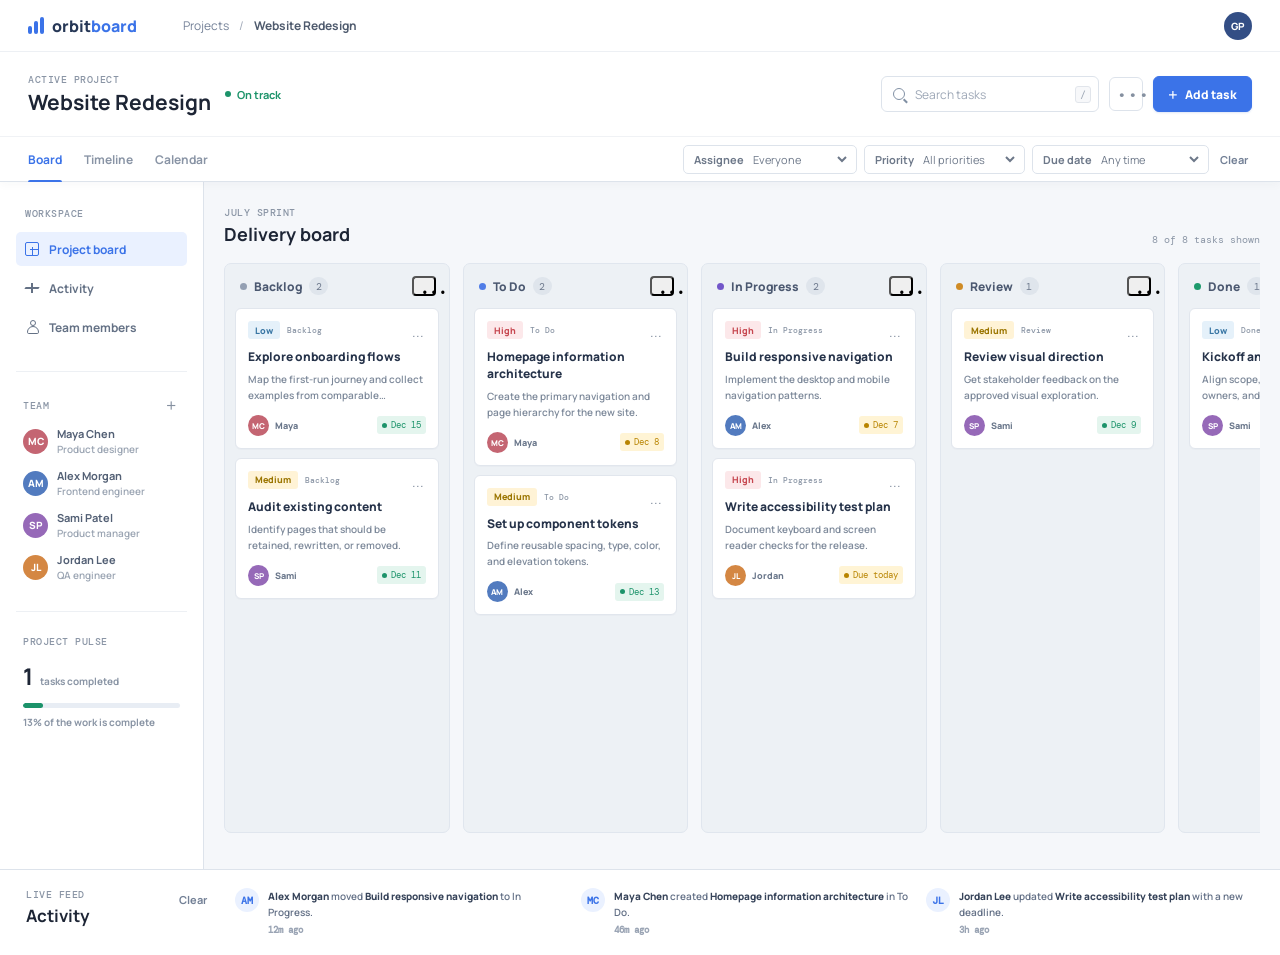
==== index.html @ 8c27a02c "This is the initial built - 1 This the initial phase of our Trello-Style Project Management Board. I" ====
<!DOCTYPE html>
<html lang="en">
  <head>
    <meta charset="UTF-8" />
    <meta name="viewport" content="width=device-width, initial-scale=1.0" />
    <meta
      name="description"
      content="A responsive Trello-style project management board."
    />
    <title>Orbit Board | Product Launch</title>
    <link rel="preconnect" href="https://fonts.googleapis.com" />
    <link rel="preconnect" href="https://fonts.gstatic.com" crossorigin />
    <link
      href="https://fonts.googleapis.com/css2?family=DM+Mono:wght@400;500&family=Manrope:wght@400;500;600;700;800&display=swap"
      rel="stylesheet"
    />
    <link rel="stylesheet" href="styles.css" />
  </head>
  <body>
    <main class="app-shell">
      <header class="board-header">
        <div class="brand-row">
          <a class="brand" href="#board" aria-label="Orbit Board home">
            <span class="brand-mark" aria-hidden="true"><i></i><i></i><i></i></span>
            <span>orbit<span>board</span></span>
          </a>
          <div class="project-crumb">
            <span>Projects</span>
            <span class="crumb-arrow" aria-hidden="true">/</span>
            <strong>Website Redesign</strong>
          </div>
          <button class="header-avatar" type="button" aria-label="Open profile">GP</button>
        </div>

        <div class="workspace-row">
          <div class="project-title">
            <div>
              <p class="eyebrow">Active project</p>
              <h1>Website Redesign</h1>
            </div>
            <span class="project-status"><i></i>On track</span>
          </div>

          <div class="header-actions">
            <label class="search-control">
              <span class="search-icon" aria-hidden="true"></span>
              <input id="taskSearch" type="search" placeholder="Search tasks" />
              <kbd>/</kbd>
            </label>
            <button class="icon-button more-button" type="button" aria-label="More project options">...</button>
            <button class="add-task-button" id="openTaskModal" type="button">
              <span aria-hidden="true">+</span> Add task
            </button>
          </div>
        </div>

        <div class="board-controls">
          <nav class="view-tabs" aria-label="Project views">
            <button class="view-tab active" type="button">Board</button>
            <button class="view-tab" type="button">Timeline</button>
            <button class="view-tab" type="button">Calendar</button>
          </nav>
          <div class="filter-controls">
            <label class="select-control">
              <span>Assignee</span>
              <select id="assigneeFilter" aria-label="Filter by assignee">
                <option value="all">Everyone</option>
              </select>
            </label>
            <label class="select-control">
              <span>Priority</span>
              <select id="priorityFilter" aria-label="Filter by priority">
                <option value="all">All priorities</option>
                <option value="High">High</option>
                <option value="Medium">Medium</option>
                <option value="Low">Low</option>
              </select>
            </label>
            <label class="select-control">
              <span>Due date</span>
              <select id="dueFilter" aria-label="Filter by due date">
                <option value="all">Any time</option>
                <option value="overdue">Overdue</option>
                <option value="approaching">Approaching</option>
                <option value="upcoming">Far away</option>
              </select>
            </label>
            <button class="clear-filters" id="clearFilters" type="button">Clear</button>
          </div>
        </div>
      </header>

      <section class="board-layout">
        <aside class="sidebar" aria-label="Project details">
          <section class="sidebar-section project-nav">
            <p class="section-kicker">Workspace</p>
            <a class="sidebar-link active" href="#board"><span class="link-icon grid-icon" aria-hidden="true"></span>Project board</a>
            <a class="sidebar-link" href="#activity"><span class="link-icon pulse-icon" aria-hidden="true"></span>Activity</a>
            <a class="sidebar-link" href="#team"><span class="link-icon people-icon" aria-hidden="true"></span>Team members</a>
          </section>

          <section class="sidebar-section" id="team">
            <div class="section-heading">
              <p class="section-kicker">Team</p>
              <button class="plain-icon-button" type="button" aria-label="Add team member">+</button>
            </div>
            <div class="team-list" id="teamList"></div>
          </section>

          <section class="sidebar-section activity-summary">
            <p class="section-kicker">Project pulse</p>
            <div class="pulse-value"><strong id="completedCount">0</strong><span>tasks completed</span></div>
            <div class="pulse-track"><span id="progressBar"></span></div>
            <p id="progressText">0% of the work is complete</p>
          </section>
        </aside>

        <section class="board-content" id="board" aria-label="Website Redesign task board">
          <div class="board-intro">
            <div>
              <p class="section-kicker">July sprint</p>
              <h2>Delivery board</h2>
            </div>
            <p class="result-count" id="resultCount" aria-live="polite"></p>
          </div>
          <div class="board-scroll">
            <div class="board-columns" id="boardColumns"></div>
          </div>
        </section>

        <aside class="activity-panel" id="activity" aria-label="Recent project activity">
          <div class="activity-heading">
            <div>
              <p class="section-kicker">Live feed</p>
              <h2>Activity</h2>
            </div>
            <button class="plain-text-button" id="clearActivity" type="button">Clear</button>
          </div>
          <ol class="activity-list" id="activityList"></ol>
        </aside>
      </section>
    </main>

    <dialog class="task-dialog" id="taskDialog" aria-labelledby="dialogTitle">
      <form id="taskForm" method="dialog">
        <div class="dialog-heading">
          <div>
            <p class="section-kicker">New work item</p>
            <h2 id="dialogTitle">Create task</h2>
          </div>
          <button class="icon-button close-button" id="closeTaskModal" type="button" aria-label="Close task form">x</button>
        </div>
        <div class="form-grid">
          <label class="form-field form-field-wide">
            <span>Task title</span>
            <input id="taskTitle" name="title" required maxlength="70" placeholder="What needs to be done?" />
          </label>
          <label class="form-field form-field-wide">
            <span>Short description</span>
            <textarea id="taskDescription" name="description" rows="3" maxlength="180" placeholder="Add the important context"></textarea>
          </label>
          <label class="form-field">
            <span>Assignee</span>
            <select id="taskAssignee" name="assignee" required></select>
          </label>
          <label class="form-field">
            <span>Due date</span>
            <input id="taskDueDate" name="dueDate" type="date" required />
          </label>
          <label class="form-field">
            <span>Priority</span>
            <select id="taskPriority" name="priority">
              <option value="High">High</option>
              <option value="Medium" selected>Medium</option>
              <option value="Low">Low</option>
            </select>
          </label>
          <label class="form-field">
            <span>Status</span>
            <select id="taskStatus" name="status"></select>
          </label>
        </div>
        <div class="dialog-actions">
          <button class="secondary-button" id="cancelTask" type="button">Cancel</button>
          <button class="add-task-button" type="submit"><span aria-hidden="true">+</span>Create task</button>
        </div>
      </form>
    </dialog>

    <template id="taskCardTemplate">
      <article class="task-card" draggable="true">
        <div class="card-topline">
          <span class="priority-badge"></span>
          <span class="card-status"></span>
          <button class="card-menu" type="button" aria-label="Task options">...</button>
        </div>
        <h3 class="task-card-title"></h3>
        <p class="task-card-description"></p>
        <div class="task-card-meta">
          <div class="assignee-wrap">
            <span class="member-avatar card-avatar"></span>
            <span class="assignee-name"></span>
          </div>
          <span class="due-date"></span>
        </div>
      </article>
    </template>

    <script src="script.js"></script>
  </body>
</html>
---- styles.css ----
:root {
  --ink: #1d2535;
  --muted: #738097;
  --line: #dde3eb;
  --surface: #ffffff;
  --canvas: #f5f7fa;
  --navy: #263756;
  --blue: #3b73e8;
  --blue-light: #eaf1ff;
  --green: #1c936a;
  --green-bg: #e4f5ee;
  --yellow: #b88400;
  --yellow-bg: #fff4d5;
  --red: #cf4e56;
  --red-bg: #feecee;
  --purple: #7256c9;
  --font-sans: "Manrope", Arial, sans-serif;
  --font-mono: "DM Mono", monospace;
}

* { box-sizing: border-box; }

html { scroll-behavior: smooth; }

body {
  margin: 0;
  color: var(--ink);
  background: var(--canvas);
  font-family: var(--font-sans);
  font-size: 14px;
}

button, input, select, textarea { font: inherit; }
button, select { cursor: pointer; }
button:focus-visible, input:focus-visible, select:focus-visible, textarea:focus-visible, a:focus-visible {
  outline: 3px solid rgba(59, 115, 232, .35);
  outline-offset: 2px;
}

.app-shell { min-width: 320px; }

.board-header {
  position: sticky;
  top: 0;
  z-index: 20;
  background: rgba(255, 255, 255, .97);
  border-bottom: 1px solid var(--line);
  box-shadow: 0 2px 10px rgba(32, 45, 70, .035);
}

.brand-row, .workspace-row, .board-controls {
  display: flex;
  align-items: center;
  padding-left: 28px;
  padding-right: 28px;
}

.brand-row { height: 52px; border-bottom: 1px solid #edf0f4; }
.brand {
  display: inline-flex;
  align-items: center;
  gap: 8px;
  color: #263756;
  text-decoration: none;
  font-size: 16px;
  font-weight: 800;
  letter-spacing: 0;
}
.brand > span:last-child span { color: var(--blue); }
.brand-mark { display: flex; align-items: end; gap: 2px; height: 17px; }
.brand-mark i { display: block; width: 4px; border-radius: 3px; background: var(--blue); }
.brand-mark i:nth-child(1) { height: 8px; }
.brand-mark i:nth-child(2) { height: 13px; }
.brand-mark i:nth-child(3) { height: 17px; }
.project-crumb { display: flex; align-items: center; gap: 10px; margin-left: 46px; color: var(--muted); font-size: 12px; }
.project-crumb strong { color: #4e5a6d; font-weight: 700; }
.crumb-arrow { color: #a0a9b8; }
.header-avatar, .member-avatar {
  display: inline-grid;
  place-items: center;
  flex: 0 0 auto;
  border: 0;
  border-radius: 50%;
  color: #fff;
  font-size: 10px;
  font-weight: 800;
}
.header-avatar { width: 28px; height: 28px; margin-left: auto; background: #334e85; }

.workspace-row { min-height: 84px; justify-content: space-between; gap: 24px; }
.project-title, .header-actions, .board-controls, .filter-controls, .view-tabs { display: flex; align-items: center; }
.project-title { gap: 14px; }
.eyebrow, .section-kicker { margin: 0; color: #8a95a5; font-family: var(--font-mono); font-size: 10px; font-weight: 500; letter-spacing: .05em; text-transform: uppercase; }
h1, h2, h3, p { margin-top: 0; }
h1 { margin: 3px 0 0; font-size: 21px; letter-spacing: 0; line-height: 1.25; }
h2 { margin: 3px 0 0; font-size: 18px; letter-spacing: 0; }
.project-status { display: inline-flex; align-items: center; gap: 6px; color: var(--green); font-size: 11px; font-weight: 700; }
.project-status i { width: 6px; height: 6px; border-radius: 50%; background: var(--green); }
.header-actions { justify-content: flex-end; gap: 10px; }
.search-control { position: relative; display: flex; align-items: center; width: 218px; height: 36px; }
.search-control input { width: 100%; height: 100%; padding: 0 31px 0 33px; color: var(--ink); border: 1px solid var(--line); border-radius: 6px; background: #fff; outline: none; font-size: 12px; }
.search-control input::placeholder { color: #9da7b6; }
.search-icon { position: absolute; z-index: 1; left: 12px; width: 12px; height: 12px; border: 1.7px solid #8190a4; border-radius: 50%; pointer-events: none; }
.search-icon::after { position: absolute; right: -4px; bottom: -3px; width: 5px; height: 1.7px; background: #8190a4; content: ""; transform: rotate(45deg); }
kbd { position: absolute; right: 8px; padding: 1px 4px; color: #9ba5b3; border: 1px solid #e1e5eb; border-radius: 3px; background: #f7f8fa; font-family: var(--font-mono); font-size: 10px; pointer-events: none; }
.icon-button, .plain-icon-button, .card-menu { display: inline-grid; place-items: center; border: 0; background: transparent; color: #8590a0; }
.icon-button { width: 34px; height: 34px; border: 1px solid var(--line); border-radius: 6px; font-family: var(--font-mono); font-size: 16px; }
.more-button { padding-bottom: 7px; font-size: 18px; font-weight: 700; }
.add-task-button { display: inline-flex; align-items: center; justify-content: center; gap: 7px; min-height: 36px; padding: 0 14px; border: 1px solid var(--blue); border-radius: 6px; color: #fff; background: var(--blue); font-size: 12px; font-weight: 800; box-shadow: 0 1px 2px rgba(42, 93, 202, .15); }
.add-task-button:hover { background: #2f66d5; }
.add-task-button span { font-size: 17px; font-weight: 500; line-height: 1; }

.board-controls { min-height: 45px; justify-content: space-between; gap: 20px; border-top: 1px solid #f0f2f5; }
.view-tabs { align-self: stretch; gap: 22px; }
.view-tab { position: relative; align-self: stretch; padding: 0; border: 0; color: #8994a5; background: transparent; font-size: 12px; font-weight: 700; }
.view-tab.active { color: var(--blue); }
.view-tab.active::after { position: absolute; right: 0; bottom: -1px; left: 0; height: 2px; border-radius: 2px 2px 0 0; background: var(--blue); content: ""; }
.filter-controls { gap: 7px; }
.select-control { display: flex; align-items: center; min-width: 0; padding: 0 6px 0 10px; border: 1px solid var(--line); border-radius: 5px; color: #6d7889; background: #fff; font-size: 11px; }
.select-control span { padding-right: 5px; font-weight: 700; }
.select-control select { min-width: 72px; height: 27px; padding: 0 17px 0 0; border: 0; outline: none; color: #6d7889; background: transparent; font-size: 11px; }
.clear-filters, .plain-text-button { padding: 4px; border: 0; color: #738096; background: transparent; font-size: 11px; font-weight: 700; }
.clear-filters:hover, .plain-text-button:hover { color: var(--blue); }

.board-layout { display: grid; grid-template-columns: 218px minmax(0, 1fr) 263px; min-height: calc(100vh - 181px); }
.sidebar, .activity-panel { background: #fff; }
.sidebar { padding: 25px 16px; border-right: 1px solid var(--line); }
.sidebar-section + .sidebar-section { margin-top: 27px; padding-top: 23px; border-top: 1px solid #edf0f4; }
.project-nav { display: grid; gap: 5px; }
.project-nav .section-kicker { margin: 0 9px 7px; }
.sidebar-link { display: flex; align-items: center; gap: 10px; height: 34px; padding: 0 9px; border-radius: 5px; color: #647185; text-decoration: none; font-size: 12px; font-weight: 700; }
.sidebar-link:hover { background: #f4f7fb; }
.sidebar-link.active { color: var(--blue); background: var(--blue-light); }
.link-icon { position: relative; width: 14px; height: 14px; color: currentColor; }
.grid-icon { border: 1.5px solid currentColor; border-radius: 2px; background: linear-gradient(currentColor, currentColor) 50% 4px/1px 10px no-repeat, linear-gradient(currentColor, currentColor) 4px 50%/10px 1px no-repeat; }
.pulse-icon::before { position: absolute; top: 6px; left: 0; width: 14px; height: 2px; background: currentColor; content: ""; transform: skewX(-32deg); }
.pulse-icon::after { position: absolute; top: 2px; left: 6px; width: 2px; height: 10px; background: currentColor; content: ""; }
.people-icon::before, .people-icon::after { position: absolute; border: 1.3px solid currentColor; border-radius: 50%; content: ""; }
.people-icon::before { top: 0; left: 5px; width: 4px; height: 4px; }
.people-icon::after { bottom: 0; left: 2px; width: 10px; height: 6px; border-radius: 7px 7px 2px 2px; }
.section-heading { display: flex; align-items: center; justify-content: space-between; padding: 0 7px 9px; }
.plain-icon-button { width: 20px; height: 20px; font-size: 18px; line-height: 1; }
.team-list { display: grid; gap: 8px; }
.team-person { display: flex; align-items: center; gap: 9px; padding: 2px 7px; }
.member-avatar { width: 25px; height: 25px; }
.team-person span:last-child { min-width: 0; overflow: hidden; color: #536075; font-size: 11px; font-weight: 700; text-overflow: ellipsis; white-space: nowrap; }
.team-person small { display: block; margin-top: 1px; color: #9ba5b3; font-size: 10px; font-weight: 600; }
.activity-summary { padding: 2px 7px 0; }
.pulse-value { display: flex; align-items: baseline; gap: 7px; margin-top: 12px; }
.pulse-value strong { color: var(--ink); font-size: 23px; letter-spacing: 0; }
.pulse-value span, .activity-summary > p:last-child { color: #8a95a5; font-size: 10px; font-weight: 700; }
.pulse-track { height: 5px; margin-top: 11px; overflow: hidden; border-radius: 10px; background: #e8edf4; }
.pulse-track span { display: block; width: 0; height: 100%; border-radius: inherit; background: var(--green); transition: width .2s ease; }
.activity-summary > p:last-child { margin: 7px 0 0; }

.board-content { min-width: 0; padding: 24px 20px 28px; overflow: hidden; }
.board-intro { display: flex; align-items: end; justify-content: space-between; margin-bottom: 17px; }
.board-intro h2 { font-size: 18px; }
.result-count { margin: 0; color: #8a95a5; font-family: var(--font-mono); font-size: 10px; }
.board-scroll { width: 100%; overflow-x: auto; padding-bottom: 8px; scrollbar-color: #c8d0db transparent; }
.board-columns { display: grid; grid-template-columns: repeat(5, minmax(220px, 1fr)); gap: 13px; min-width: 1180px; }
.board-column { min-height: 570px; padding: 11px 10px; border: 1px solid #e0e6ee; border-radius: 7px; background: #edf1f5; transition: background .15s ease, border-color .15s ease; }
.board-column.is-drop-target { border-color: #76a0f0; background: #e7efff; }
.column-heading { display: flex; align-items: center; justify-content: space-between; padding: 1px 3px 12px 5px; }
.column-label { display: flex; align-items: center; gap: 7px; }
.column-dot { width: 7px; height: 7px; border-radius: 50%; }
.column-heading h3 { margin: 0; color: #4b5870; font-size: 12px; font-weight: 800; }
.task-count { display: inline-grid; place-items: center; min-width: 19px; height: 18px; padding: 0 5px; border-radius: 9px; color: #6c788c; background: #dfe5ec; font-family: var(--font-mono); font-size: 10px; }
.column-menu { width: 24px; height: 20px; padding-bottom: 7px; border-radius: 4px; font-family: var(--font-mono); font-size: 15px; font-weight: 700; }
.column-menu:hover, .card-menu:hover { color: var(--ink); background: rgba(255, 255, 255, .75); }
.task-list { display: grid; align-content: start; gap: 9px; min-height: 470px; }
.empty-column { padding: 17px 10px; border: 1px dashed #cdd5e0; border-radius: 6px; color: #9aa4b3; text-align: center; font-size: 11px; font-weight: 700; }
.task-card { padding: 12px; border: 1px solid #e1e6ed; border-radius: 6px; background: var(--surface); box-shadow: 0 1px 1px rgba(28, 41, 64, .025); cursor: grab; transition: box-shadow .15s ease, transform .15s ease, opacity .15s ease; }
.task-card:hover { box-shadow: 0 4px 14px rgba(42, 55, 79, .09); transform: translateY(-1px); }
.task-card:active { cursor: grabbing; }
.task-card.is-dragging { opacity: .35; }
.card-topline { display: flex; align-items: center; min-height: 16px; }
.priority-badge { display: inline-flex; align-items: center; height: 18px; padding: 0 7px; border-radius: 3px; font-size: 9px; font-weight: 800; }
.priority-badge.high { color: #c64750; background: #fce8ea; }
.priority-badge.medium { color: #9b7500; background: #fff3d6; }
.priority-badge.low { color: #3976a4; background: #e5f1fa; }
.card-status { margin-left: 7px; overflow: hidden; color: #8a95a5; font-family: var(--font-mono); font-size: 8px; font-weight: 500; text-overflow: ellipsis; white-space: nowrap; }
.card-menu { width: 20px; height: 18px; padding-bottom: 7px; font-size: 14px; }
.card-menu { margin-left: auto; }
.task-card-title { margin: 10px 0 5px; color: #26334a; font-size: 12px; font-weight: 800; line-height: 1.4; }
.task-card-description { display: -webkit-box; min-height: 32px; margin: 0; overflow: hidden; color: #7d899a; font-size: 10px; font-weight: 600; line-height: 1.6; -webkit-box-orient: vertical; -webkit-line-clamp: 2; }
.task-card-meta { display: flex; align-items: center; justify-content: space-between; gap: 6px; margin-top: 12px; }
.assignee-wrap { display: flex; align-items: center; min-width: 0; gap: 6px; }
.card-avatar { width: 21px; height: 21px; font-size: 8px; }
.assignee-name { overflow: hidden; color: #69768a; font-size: 9px; font-weight: 800; text-overflow: ellipsis; white-space: nowrap; }
.due-date { display: inline-flex; align-items: center; gap: 4px; padding: 3px 5px; border-radius: 3px; font-family: var(--font-mono); font-size: 9px; white-space: nowrap; }
.due-date::before { width: 5px; height: 5px; border-radius: 50%; background: currentColor; content: ""; }
.due-date.upcoming { color: var(--green); background: var(--green-bg); }
.due-date.approaching { color: var(--yellow); background: var(--yellow-bg); }
.due-date.overdue { color: var(--red); background: var(--red-bg); }

.activity-panel { padding: 24px 18px; border-left: 1px solid var(--line); }
.activity-heading { display: flex; align-items: start; justify-content: space-between; }
.activity-heading h2 { font-size: 17px; }
.activity-list { display: grid; gap: 18px; margin: 20px 0 0; padding: 0; list-style: none; }
.activity-item { display: grid; grid-template-columns: 24px 1fr; gap: 9px; }
.activity-icon { display: grid; place-items: center; width: 24px; height: 24px; border-radius: 50%; color: var(--blue); background: var(--blue-light); font-family: var(--font-mono); font-size: 10px; font-weight: 800; }
.activity-copy { margin: 0; color: #637086; font-size: 10px; font-weight: 600; line-height: 1.6; }
.activity-copy strong { color: #37445a; font-weight: 800; }
.activity-time { display: block; margin-top: 3px; color: #9aa4b4; font-family: var(--font-mono); font-size: 9px; }
.empty-activity { margin: 28px 0; color: #98a2b1; font-size: 11px; text-align: center; }

.task-dialog { width: min(575px, calc(100vw - 28px)); padding: 0; border: 0; border-radius: 8px; box-shadow: 0 20px 60px rgba(20, 34, 58, .25); }
.task-dialog::backdrop { background: rgba(30, 43, 66, .44); backdrop-filter: blur(2px); }
.task-dialog form { padding: 24px; }
.dialog-heading { display: flex; align-items: start; justify-content: space-between; }
.dialog-heading h2 { margin-top: 4px; }
.close-button { width: 28px; height: 28px; font-size: 16px; }
.form-grid { display: grid; grid-template-columns: 1fr 1fr; gap: 15px; margin-top: 22px; }
.form-field { display: grid; gap: 6px; color: #5e6b7e; font-size: 11px; font-weight: 800; }
.form-field-wide { grid-column: 1 / -1; }
.form-field input, .form-field select, .form-field textarea { width: 100%; padding: 9px 10px; border: 1px solid #dce2ea; border-radius: 5px; color: var(--ink); background: #fff; outline: none; font-size: 12px; font-weight: 600; }
.form-field textarea { resize: vertical; }
.dialog-actions { display: flex; justify-content: end; gap: 9px; margin-top: 23px; }
.secondary-button { min-height: 36px; padding: 0 14px; border: 1px solid var(--line); border-radius: 6px; color: #657286; background: #fff; font-size: 12px; font-weight: 800; }

@media (max-width: 1320px) {
  .board-layout { grid-template-columns: 204px minmax(0, 1fr); }
  .activity-panel { grid-column: 1 / -1; display: grid; grid-template-columns: 185px 1fr; gap: 24px; padding: 18px 26px; border-top: 1px solid var(--line); border-left: 0; }
  .activity-list { grid-template-columns: repeat(3, minmax(0, 1fr)); margin: 0; }
}

@media (max-width: 930px) {
  .brand-row, .workspace-row, .board-controls { padding-right: 20px; padding-left: 20px; }
  .project-crumb { margin-left: 26px; }
  .workspace-row { min-height: 76px; }
  .search-control { width: 185px; }
  .board-layout { grid-template-columns: 1fr; }
  .sidebar { display: none; }
  .board-content { padding: 22px 20px; }
  .activity-panel { grid-column: auto; grid-template-columns: 150px 1fr; }
}

@media (max-width: 660px) {
  .brand-row { height: 44px; }
  .project-crumb { display: none; }
  .workspace-row { align-items: start; min-height: auto; padding-top: 15px; padding-bottom: 14px; }
  h1 { font-size: 18px; }
  .project-status { display: none; }
  .search-control { width: 36px; }
  .search-control input { position: absolute; right: 0; width: 36px; padding: 0; opacity: 0; }
  .search-control:focus-within input { width: 180px; padding: 0 30px 0 31px; opacity: 1; }
  .search-control:focus-within { width: 180px; }
  .search-icon { z-index: 2; }
  kbd, .more-button { display: none; }
  .header-actions .add-task-button { min-width: 36px; padding: 0 10px; font-size: 0; }
  .header-actions .add-task-button span { margin: 0; font-size: 20px; }
  .board-controls { display: block; min-height: 74px; padding: 0; }
  .view-tabs { height: 35px; padding: 0 20px; gap: 24px; }
  .filter-controls { height: 39px; padding: 3px 20px 7px; overflow-x: auto; border-top: 1px solid #f1f3f5; }
  .select-control { flex: 0 0 auto; }
  .board-content { padding: 18px 0 20px; }
  .board-intro { padding: 0 20px; }
  .board-scroll { padding-right: 20px; padding-left: 20px; }
  .board-columns { grid-template-columns: repeat(5, 238px); min-width: 1242px; }
  .board-column { min-height: 520px; }
  .activity-panel { display: block; padding: 20px; }
  .activity-list { grid-template-columns: 1fr; margin-top: 18px; }
  .activity-item { grid-template-columns: 24px minmax(0, 1fr); }
  .form-grid { grid-template-columns: 1fr; }
  .form-field-wide { grid-column: auto; }
}
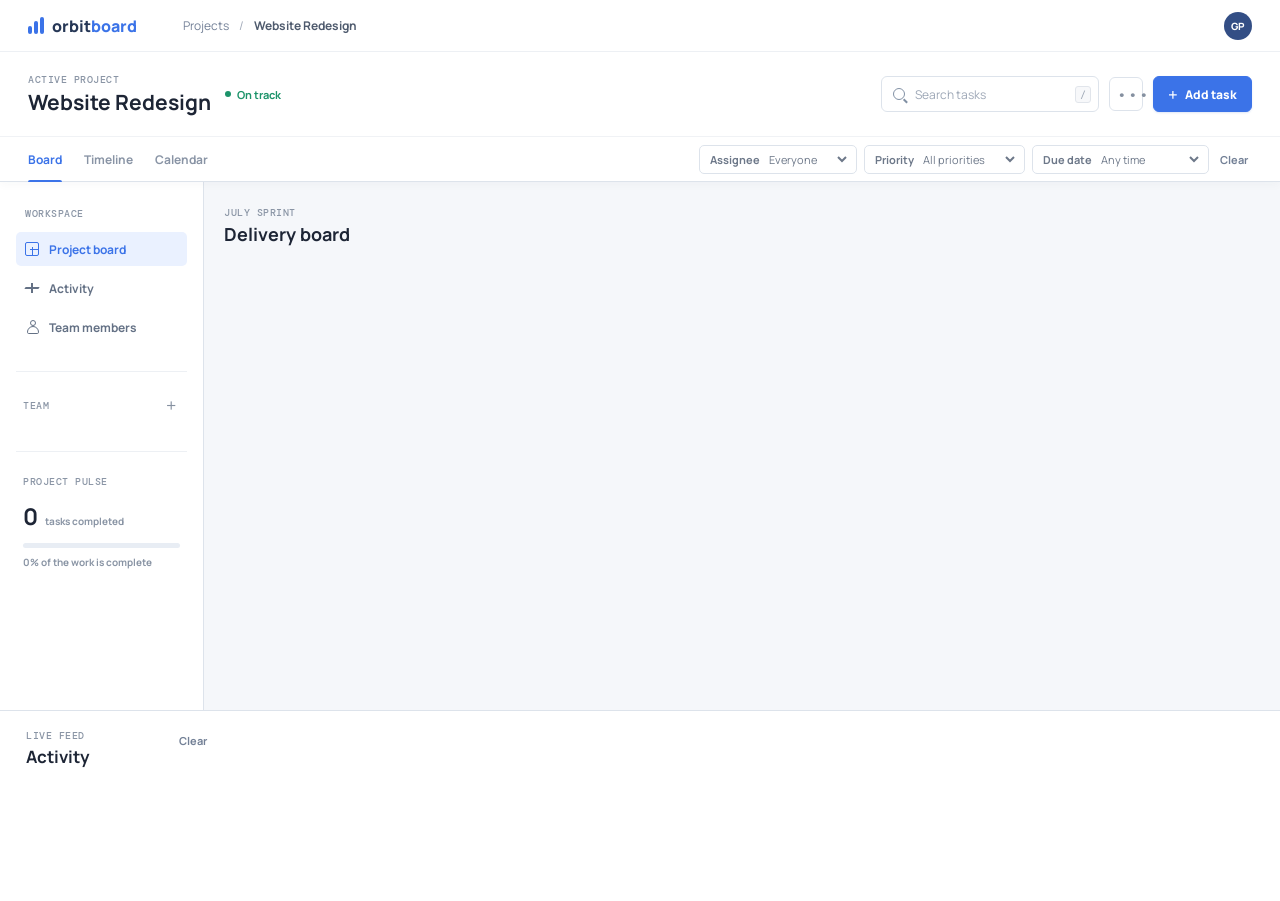
==== commit f9dddd07: "Added the updated index.html and styles.css files. These files contain the updated code which was as" ====
--- a/index.html
+++ b/index.html
@@ -15,6 +15,7 @@
       rel="stylesheet"
     />
     <link rel="stylesheet" href="styles.css" />
+    <link rel="stylesheet" href="css/task.css" />
   </head>
   <body>
     <main class="app-shell">
@@ -182,7 +183,7 @@
         </div>
         <div class="dialog-actions">
           <button class="secondary-button" id="cancelTask" type="button">Cancel</button>
-          <button class="add-task-button" type="submit"><span aria-hidden="true">+</span>Create task</button>
+          <button class="add-task-button" id="submitTaskBtn" type="submit"><span aria-hidden="true">+</span>Create task</button>
         </div>
       </form>
     </dialog>
@@ -192,7 +193,14 @@
         <div class="card-topline">
           <span class="priority-badge"></span>
           <span class="card-status"></span>
-          <button class="card-menu" type="button" aria-label="Task options">...</button>
+          <div class="card-actions">
+            <button class="edit-task-btn" type="button" aria-label="Edit task" title="Edit task">
+              <svg xmlns="http://www.w3.org/2000/svg" width="12" height="12" viewBox="0 0 24 24" fill="none" stroke="currentColor" stroke-width="2.5" stroke-linecap="round" stroke-linejoin="round"><path d="M11 4H4a2 2 0 0 0-2 2v14a2 2 0 0 0 2 2h14a2 2 0 0 0 2-2v-7"/><path d="M18.5 2.5a2.121 2.121 0 0 1 3 3L12 15l-4 1 1-4 9.5-9.5z"/></svg>
+            </button>
+            <button class="delete-task-btn" type="button" aria-label="Delete task" title="Delete task">
+              <svg xmlns="http://www.w3.org/2000/svg" width="12" height="12" viewBox="0 0 24 24" fill="none" stroke="currentColor" stroke-width="2.5" stroke-linecap="round" stroke-linejoin="round"><polyline points="3 6 5 6 21 6"/><path d="M19 6l-1 14a2 2 0 0 1-2 2H8a2 2 0 0 1-2-2L5 6"/><path d="M10 11v6"/><path d="M14 11v6"/><path d="M9 6V4a1 1 0 0 1 1-1h4a1 1 0 0 1 1 1v2"/></svg>
+            </button>
+          </div>
         </div>
         <h3 class="task-card-title"></h3>
         <p class="task-card-description"></p>
@@ -206,6 +214,7 @@
       </article>
     </template>
 
-    <script src="script.js"></script>
+    <script type="module" src="./js/script.js"></script>
+    <script type="module" src="./js/components/task_card/render.js"></script>
   </body>
-</html>
+</html>
--- a/styles.css
+++ b/styles.css
@@ -18,9 +18,13 @@
   --font-mono: "DM Mono", monospace;
 }
 
-* { box-sizing: border-box; }
-
-html { scroll-behavior: smooth; }
+* {
+  box-sizing: border-box;
+}
+
+html {
+  scroll-behavior: smooth;
+}
 
 body {
   margin: 0;
@@ -30,32 +34,51 @@
   font-size: 14px;
 }
 
-button, input, select, textarea { font: inherit; }
-button, select { cursor: pointer; }
-button:focus-visible, input:focus-visible, select:focus-visible, textarea:focus-visible, a:focus-visible {
-  outline: 3px solid rgba(59, 115, 232, .35);
+button,
+input,
+select,
+textarea {
+  font: inherit;
+}
+button,
+select {
+  cursor: pointer;
+}
+button:focus-visible,
+input:focus-visible,
+select:focus-visible,
+textarea:focus-visible,
+a:focus-visible {
+  outline: 3px solid rgba(59, 115, 232, 0.35);
   outline-offset: 2px;
 }
 
-.app-shell { min-width: 320px; }
+.app-shell {
+  min-width: 320px;
+}
 
 .board-header {
   position: sticky;
   top: 0;
   z-index: 20;
-  background: rgba(255, 255, 255, .97);
+  background: rgba(255, 255, 255, 0.97);
   border-bottom: 1px solid var(--line);
-  box-shadow: 0 2px 10px rgba(32, 45, 70, .035);
-}
-
-.brand-row, .workspace-row, .board-controls {
+  box-shadow: 0 2px 10px rgba(32, 45, 70, 0.035);
+}
+
+.brand-row,
+.workspace-row,
+.board-controls {
   display: flex;
   align-items: center;
   padding-left: 28px;
   padding-right: 28px;
 }
 
-.brand-row { height: 52px; border-bottom: 1px solid #edf0f4; }
+.brand-row {
+  height: 52px;
+  border-bottom: 1px solid #edf0f4;
+}
 .brand {
   display: inline-flex;
   align-items: center;
@@ -66,16 +89,47 @@
   font-weight: 800;
   letter-spacing: 0;
 }
-.brand > span:last-child span { color: var(--blue); }
-.brand-mark { display: flex; align-items: end; gap: 2px; height: 17px; }
-.brand-mark i { display: block; width: 4px; border-radius: 3px; background: var(--blue); }
-.brand-mark i:nth-child(1) { height: 8px; }
-.brand-mark i:nth-child(2) { height: 13px; }
-.brand-mark i:nth-child(3) { height: 17px; }
-.project-crumb { display: flex; align-items: center; gap: 10px; margin-left: 46px; color: var(--muted); font-size: 12px; }
-.project-crumb strong { color: #4e5a6d; font-weight: 700; }
-.crumb-arrow { color: #a0a9b8; }
-.header-avatar, .member-avatar {
+.brand > span:last-child span {
+  color: var(--blue);
+}
+.brand-mark {
+  display: flex;
+  align-items: end;
+  gap: 2px;
+  height: 17px;
+}
+.brand-mark i {
+  display: block;
+  width: 4px;
+  border-radius: 3px;
+  background: var(--blue);
+}
+.brand-mark i:nth-child(1) {
+  height: 8px;
+}
+.brand-mark i:nth-child(2) {
+  height: 13px;
+}
+.brand-mark i:nth-child(3) {
+  height: 17px;
+}
+.project-crumb {
+  display: flex;
+  align-items: center;
+  gap: 10px;
+  margin-left: 46px;
+  color: var(--muted);
+  font-size: 12px;
+}
+.project-crumb strong {
+  color: #4e5a6d;
+  font-weight: 700;
+}
+.crumb-arrow {
+  color: #a0a9b8;
+}
+.header-avatar,
+.member-avatar {
   display: inline-grid;
   place-items: center;
   flex: 0 0 auto;
@@ -85,183 +139,967 @@
   font-size: 10px;
   font-weight: 800;
 }
-.header-avatar { width: 28px; height: 28px; margin-left: auto; background: #334e85; }
-
-.workspace-row { min-height: 84px; justify-content: space-between; gap: 24px; }
-.project-title, .header-actions, .board-controls, .filter-controls, .view-tabs { display: flex; align-items: center; }
-.project-title { gap: 14px; }
-.eyebrow, .section-kicker { margin: 0; color: #8a95a5; font-family: var(--font-mono); font-size: 10px; font-weight: 500; letter-spacing: .05em; text-transform: uppercase; }
-h1, h2, h3, p { margin-top: 0; }
-h1 { margin: 3px 0 0; font-size: 21px; letter-spacing: 0; line-height: 1.25; }
-h2 { margin: 3px 0 0; font-size: 18px; letter-spacing: 0; }
-.project-status { display: inline-flex; align-items: center; gap: 6px; color: var(--green); font-size: 11px; font-weight: 700; }
-.project-status i { width: 6px; height: 6px; border-radius: 50%; background: var(--green); }
-.header-actions { justify-content: flex-end; gap: 10px; }
-.search-control { position: relative; display: flex; align-items: center; width: 218px; height: 36px; }
-.search-control input { width: 100%; height: 100%; padding: 0 31px 0 33px; color: var(--ink); border: 1px solid var(--line); border-radius: 6px; background: #fff; outline: none; font-size: 12px; }
-.search-control input::placeholder { color: #9da7b6; }
-.search-icon { position: absolute; z-index: 1; left: 12px; width: 12px; height: 12px; border: 1.7px solid #8190a4; border-radius: 50%; pointer-events: none; }
-.search-icon::after { position: absolute; right: -4px; bottom: -3px; width: 5px; height: 1.7px; background: #8190a4; content: ""; transform: rotate(45deg); }
-kbd { position: absolute; right: 8px; padding: 1px 4px; color: #9ba5b3; border: 1px solid #e1e5eb; border-radius: 3px; background: #f7f8fa; font-family: var(--font-mono); font-size: 10px; pointer-events: none; }
-.icon-button, .plain-icon-button, .card-menu { display: inline-grid; place-items: center; border: 0; background: transparent; color: #8590a0; }
-.icon-button { width: 34px; height: 34px; border: 1px solid var(--line); border-radius: 6px; font-family: var(--font-mono); font-size: 16px; }
-.more-button { padding-bottom: 7px; font-size: 18px; font-weight: 700; }
-.add-task-button { display: inline-flex; align-items: center; justify-content: center; gap: 7px; min-height: 36px; padding: 0 14px; border: 1px solid var(--blue); border-radius: 6px; color: #fff; background: var(--blue); font-size: 12px; font-weight: 800; box-shadow: 0 1px 2px rgba(42, 93, 202, .15); }
-.add-task-button:hover { background: #2f66d5; }
-.add-task-button span { font-size: 17px; font-weight: 500; line-height: 1; }
-
-.board-controls { min-height: 45px; justify-content: space-between; gap: 20px; border-top: 1px solid #f0f2f5; }
-.view-tabs { align-self: stretch; gap: 22px; }
-.view-tab { position: relative; align-self: stretch; padding: 0; border: 0; color: #8994a5; background: transparent; font-size: 12px; font-weight: 700; }
-.view-tab.active { color: var(--blue); }
-.view-tab.active::after { position: absolute; right: 0; bottom: -1px; left: 0; height: 2px; border-radius: 2px 2px 0 0; background: var(--blue); content: ""; }
-.filter-controls { gap: 7px; }
-.select-control { display: flex; align-items: center; min-width: 0; padding: 0 6px 0 10px; border: 1px solid var(--line); border-radius: 5px; color: #6d7889; background: #fff; font-size: 11px; }
-.select-control span { padding-right: 5px; font-weight: 700; }
-.select-control select { min-width: 72px; height: 27px; padding: 0 17px 0 0; border: 0; outline: none; color: #6d7889; background: transparent; font-size: 11px; }
-.clear-filters, .plain-text-button { padding: 4px; border: 0; color: #738096; background: transparent; font-size: 11px; font-weight: 700; }
-.clear-filters:hover, .plain-text-button:hover { color: var(--blue); }
-
-.board-layout { display: grid; grid-template-columns: 218px minmax(0, 1fr) 263px; min-height: calc(100vh - 181px); }
-.sidebar, .activity-panel { background: #fff; }
-.sidebar { padding: 25px 16px; border-right: 1px solid var(--line); }
-.sidebar-section + .sidebar-section { margin-top: 27px; padding-top: 23px; border-top: 1px solid #edf0f4; }
-.project-nav { display: grid; gap: 5px; }
-.project-nav .section-kicker { margin: 0 9px 7px; }
-.sidebar-link { display: flex; align-items: center; gap: 10px; height: 34px; padding: 0 9px; border-radius: 5px; color: #647185; text-decoration: none; font-size: 12px; font-weight: 700; }
-.sidebar-link:hover { background: #f4f7fb; }
-.sidebar-link.active { color: var(--blue); background: var(--blue-light); }
-.link-icon { position: relative; width: 14px; height: 14px; color: currentColor; }
-.grid-icon { border: 1.5px solid currentColor; border-radius: 2px; background: linear-gradient(currentColor, currentColor) 50% 4px/1px 10px no-repeat, linear-gradient(currentColor, currentColor) 4px 50%/10px 1px no-repeat; }
-.pulse-icon::before { position: absolute; top: 6px; left: 0; width: 14px; height: 2px; background: currentColor; content: ""; transform: skewX(-32deg); }
-.pulse-icon::after { position: absolute; top: 2px; left: 6px; width: 2px; height: 10px; background: currentColor; content: ""; }
-.people-icon::before, .people-icon::after { position: absolute; border: 1.3px solid currentColor; border-radius: 50%; content: ""; }
-.people-icon::before { top: 0; left: 5px; width: 4px; height: 4px; }
-.people-icon::after { bottom: 0; left: 2px; width: 10px; height: 6px; border-radius: 7px 7px 2px 2px; }
-.section-heading { display: flex; align-items: center; justify-content: space-between; padding: 0 7px 9px; }
-.plain-icon-button { width: 20px; height: 20px; font-size: 18px; line-height: 1; }
-.team-list { display: grid; gap: 8px; }
-.team-person { display: flex; align-items: center; gap: 9px; padding: 2px 7px; }
-.member-avatar { width: 25px; height: 25px; }
-.team-person span:last-child { min-width: 0; overflow: hidden; color: #536075; font-size: 11px; font-weight: 700; text-overflow: ellipsis; white-space: nowrap; }
-.team-person small { display: block; margin-top: 1px; color: #9ba5b3; font-size: 10px; font-weight: 600; }
-.activity-summary { padding: 2px 7px 0; }
-.pulse-value { display: flex; align-items: baseline; gap: 7px; margin-top: 12px; }
-.pulse-value strong { color: var(--ink); font-size: 23px; letter-spacing: 0; }
-.pulse-value span, .activity-summary > p:last-child { color: #8a95a5; font-size: 10px; font-weight: 700; }
-.pulse-track { height: 5px; margin-top: 11px; overflow: hidden; border-radius: 10px; background: #e8edf4; }
-.pulse-track span { display: block; width: 0; height: 100%; border-radius: inherit; background: var(--green); transition: width .2s ease; }
-.activity-summary > p:last-child { margin: 7px 0 0; }
-
-.board-content { min-width: 0; padding: 24px 20px 28px; overflow: hidden; }
-.board-intro { display: flex; align-items: end; justify-content: space-between; margin-bottom: 17px; }
-.board-intro h2 { font-size: 18px; }
-.result-count { margin: 0; color: #8a95a5; font-family: var(--font-mono); font-size: 10px; }
-.board-scroll { width: 100%; overflow-x: auto; padding-bottom: 8px; scrollbar-color: #c8d0db transparent; }
-.board-columns { display: grid; grid-template-columns: repeat(5, minmax(220px, 1fr)); gap: 13px; min-width: 1180px; }
-.board-column { min-height: 570px; padding: 11px 10px; border: 1px solid #e0e6ee; border-radius: 7px; background: #edf1f5; transition: background .15s ease, border-color .15s ease; }
-.board-column.is-drop-target { border-color: #76a0f0; background: #e7efff; }
-.column-heading { display: flex; align-items: center; justify-content: space-between; padding: 1px 3px 12px 5px; }
-.column-label { display: flex; align-items: center; gap: 7px; }
-.column-dot { width: 7px; height: 7px; border-radius: 50%; }
-.column-heading h3 { margin: 0; color: #4b5870; font-size: 12px; font-weight: 800; }
-.task-count { display: inline-grid; place-items: center; min-width: 19px; height: 18px; padding: 0 5px; border-radius: 9px; color: #6c788c; background: #dfe5ec; font-family: var(--font-mono); font-size: 10px; }
-.column-menu { width: 24px; height: 20px; padding-bottom: 7px; border-radius: 4px; font-family: var(--font-mono); font-size: 15px; font-weight: 700; }
-.column-menu:hover, .card-menu:hover { color: var(--ink); background: rgba(255, 255, 255, .75); }
-.task-list { display: grid; align-content: start; gap: 9px; min-height: 470px; }
-.empty-column { padding: 17px 10px; border: 1px dashed #cdd5e0; border-radius: 6px; color: #9aa4b3; text-align: center; font-size: 11px; font-weight: 700; }
-.task-card { padding: 12px; border: 1px solid #e1e6ed; border-radius: 6px; background: var(--surface); box-shadow: 0 1px 1px rgba(28, 41, 64, .025); cursor: grab; transition: box-shadow .15s ease, transform .15s ease, opacity .15s ease; }
-.task-card:hover { box-shadow: 0 4px 14px rgba(42, 55, 79, .09); transform: translateY(-1px); }
-.task-card:active { cursor: grabbing; }
-.task-card.is-dragging { opacity: .35; }
-.card-topline { display: flex; align-items: center; min-height: 16px; }
-.priority-badge { display: inline-flex; align-items: center; height: 18px; padding: 0 7px; border-radius: 3px; font-size: 9px; font-weight: 800; }
-.priority-badge.high { color: #c64750; background: #fce8ea; }
-.priority-badge.medium { color: #9b7500; background: #fff3d6; }
-.priority-badge.low { color: #3976a4; background: #e5f1fa; }
-.card-status { margin-left: 7px; overflow: hidden; color: #8a95a5; font-family: var(--font-mono); font-size: 8px; font-weight: 500; text-overflow: ellipsis; white-space: nowrap; }
-.card-menu { width: 20px; height: 18px; padding-bottom: 7px; font-size: 14px; }
-.card-menu { margin-left: auto; }
-.task-card-title { margin: 10px 0 5px; color: #26334a; font-size: 12px; font-weight: 800; line-height: 1.4; }
-.task-card-description { display: -webkit-box; min-height: 32px; margin: 0; overflow: hidden; color: #7d899a; font-size: 10px; font-weight: 600; line-height: 1.6; -webkit-box-orient: vertical; -webkit-line-clamp: 2; }
-.task-card-meta { display: flex; align-items: center; justify-content: space-between; gap: 6px; margin-top: 12px; }
-.assignee-wrap { display: flex; align-items: center; min-width: 0; gap: 6px; }
-.card-avatar { width: 21px; height: 21px; font-size: 8px; }
-.assignee-name { overflow: hidden; color: #69768a; font-size: 9px; font-weight: 800; text-overflow: ellipsis; white-space: nowrap; }
-.due-date { display: inline-flex; align-items: center; gap: 4px; padding: 3px 5px; border-radius: 3px; font-family: var(--font-mono); font-size: 9px; white-space: nowrap; }
-.due-date::before { width: 5px; height: 5px; border-radius: 50%; background: currentColor; content: ""; }
-.due-date.upcoming { color: var(--green); background: var(--green-bg); }
-.due-date.approaching { color: var(--yellow); background: var(--yellow-bg); }
-.due-date.overdue { color: var(--red); background: var(--red-bg); }
-
-.activity-panel { padding: 24px 18px; border-left: 1px solid var(--line); }
-.activity-heading { display: flex; align-items: start; justify-content: space-between; }
-.activity-heading h2 { font-size: 17px; }
-.activity-list { display: grid; gap: 18px; margin: 20px 0 0; padding: 0; list-style: none; }
-.activity-item { display: grid; grid-template-columns: 24px 1fr; gap: 9px; }
-.activity-icon { display: grid; place-items: center; width: 24px; height: 24px; border-radius: 50%; color: var(--blue); background: var(--blue-light); font-family: var(--font-mono); font-size: 10px; font-weight: 800; }
-.activity-copy { margin: 0; color: #637086; font-size: 10px; font-weight: 600; line-height: 1.6; }
-.activity-copy strong { color: #37445a; font-weight: 800; }
-.activity-time { display: block; margin-top: 3px; color: #9aa4b4; font-family: var(--font-mono); font-size: 9px; }
-.empty-activity { margin: 28px 0; color: #98a2b1; font-size: 11px; text-align: center; }
-
-.task-dialog { width: min(575px, calc(100vw - 28px)); padding: 0; border: 0; border-radius: 8px; box-shadow: 0 20px 60px rgba(20, 34, 58, .25); }
-.task-dialog::backdrop { background: rgba(30, 43, 66, .44); backdrop-filter: blur(2px); }
-.task-dialog form { padding: 24px; }
-.dialog-heading { display: flex; align-items: start; justify-content: space-between; }
-.dialog-heading h2 { margin-top: 4px; }
-.close-button { width: 28px; height: 28px; font-size: 16px; }
-.form-grid { display: grid; grid-template-columns: 1fr 1fr; gap: 15px; margin-top: 22px; }
-.form-field { display: grid; gap: 6px; color: #5e6b7e; font-size: 11px; font-weight: 800; }
-.form-field-wide { grid-column: 1 / -1; }
-.form-field input, .form-field select, .form-field textarea { width: 100%; padding: 9px 10px; border: 1px solid #dce2ea; border-radius: 5px; color: var(--ink); background: #fff; outline: none; font-size: 12px; font-weight: 600; }
-.form-field textarea { resize: vertical; }
-.dialog-actions { display: flex; justify-content: end; gap: 9px; margin-top: 23px; }
-.secondary-button { min-height: 36px; padding: 0 14px; border: 1px solid var(--line); border-radius: 6px; color: #657286; background: #fff; font-size: 12px; font-weight: 800; }
+.header-avatar {
+  width: 28px;
+  height: 28px;
+  margin-left: auto;
+  background: #334e85;
+}
+
+.workspace-row {
+  min-height: 84px;
+  justify-content: space-between;
+  gap: 24px;
+}
+.project-title,
+.header-actions,
+.board-controls,
+.filter-controls,
+.view-tabs {
+  display: flex;
+  align-items: center;
+}
+.project-title {
+  gap: 14px;
+}
+.eyebrow,
+.section-kicker {
+  margin: 0;
+  color: #8a95a5;
+  font-family: var(--font-mono);
+  font-size: 10px;
+  font-weight: 500;
+  letter-spacing: 0.05em;
+  text-transform: uppercase;
+}
+h1,
+h2,
+h3,
+p {
+  margin-top: 0;
+}
+h1 {
+  margin: 3px 0 0;
+  font-size: 21px;
+  letter-spacing: 0;
+  line-height: 1.25;
+}
+h2 {
+  margin: 3px 0 0;
+  font-size: 18px;
+  letter-spacing: 0;
+}
+.project-status {
+  display: inline-flex;
+  align-items: center;
+  gap: 6px;
+  color: var(--green);
+  font-size: 11px;
+  font-weight: 700;
+}
+.project-status i {
+  width: 6px;
+  height: 6px;
+  border-radius: 50%;
+  background: var(--green);
+}
+.header-actions {
+  justify-content: flex-end;
+  gap: 10px;
+}
+.search-control {
+  position: relative;
+  display: flex;
+  align-items: center;
+  width: 218px;
+  height: 36px;
+}
+.search-control input {
+  width: 100%;
+  height: 100%;
+  padding: 0 31px 0 33px;
+  color: var(--ink);
+  border: 1px solid var(--line);
+  border-radius: 6px;
+  background: #fff;
+  outline: none;
+  font-size: 12px;
+}
+.search-control input::placeholder {
+  color: #9da7b6;
+}
+.search-icon {
+  position: absolute;
+  z-index: 1;
+  left: 12px;
+  width: 12px;
+  height: 12px;
+  border: 1.7px solid #8190a4;
+  border-radius: 50%;
+  pointer-events: none;
+}
+.search-icon::after {
+  position: absolute;
+  right: -4px;
+  bottom: -3px;
+  width: 5px;
+  height: 1.7px;
+  background: #8190a4;
+  content: "";
+  transform: rotate(45deg);
+}
+kbd {
+  position: absolute;
+  right: 8px;
+  padding: 1px 4px;
+  color: #9ba5b3;
+  border: 1px solid #e1e5eb;
+  border-radius: 3px;
+  background: #f7f8fa;
+  font-family: var(--font-mono);
+  font-size: 10px;
+  pointer-events: none;
+}
+.icon-button,
+.plain-icon-button,
+.card-menu {
+  display: inline-grid;
+  place-items: center;
+  border: 0;
+  background: transparent;
+  color: #8590a0;
+}
+.icon-button {
+  width: 34px;
+  height: 34px;
+  border: 1px solid var(--line);
+  border-radius: 6px;
+  font-family: var(--font-mono);
+  font-size: 16px;
+}
+.more-button {
+  padding-bottom: 7px;
+  font-size: 18px;
+  font-weight: 700;
+}
+.add-task-button {
+  display: inline-flex;
+  align-items: center;
+  justify-content: center;
+  gap: 7px;
+  min-height: 36px;
+  padding: 0 14px;
+  border: 1px solid var(--blue);
+  border-radius: 6px;
+  color: #fff;
+  background: var(--blue);
+  font-size: 12px;
+  font-weight: 800;
+  box-shadow: 0 1px 2px rgba(42, 93, 202, 0.15);
+}
+.add-task-button:hover {
+  background: #2f66d5;
+}
+.add-task-button span {
+  font-size: 17px;
+  font-weight: 500;
+  line-height: 1;
+}
+
+.board-controls {
+  min-height: 45px;
+  justify-content: space-between;
+  gap: 20px;
+  border-top: 1px solid #f0f2f5;
+}
+.view-tabs {
+  align-self: stretch;
+  gap: 22px;
+}
+.view-tab {
+  position: relative;
+  align-self: stretch;
+  padding: 0;
+  border: 0;
+  color: #8994a5;
+  background: transparent;
+  font-size: 12px;
+  font-weight: 700;
+}
+.view-tab.active {
+  color: var(--blue);
+}
+.view-tab.active::after {
+  position: absolute;
+  right: 0;
+  bottom: -1px;
+  left: 0;
+  height: 2px;
+  border-radius: 2px 2px 0 0;
+  background: var(--blue);
+  content: "";
+}
+.filter-controls {
+  gap: 7px;
+}
+.select-control {
+  display: flex;
+  align-items: center;
+  min-width: 0;
+  padding: 0 6px 0 10px;
+  border: 1px solid var(--line);
+  border-radius: 5px;
+  color: #6d7889;
+  background: #fff;
+  font-size: 11px;
+}
+.select-control span {
+  padding-right: 5px;
+  font-weight: 700;
+}
+.select-control select {
+  min-width: 72px;
+  height: 27px;
+  padding: 0 17px 0 0;
+  border: 0;
+  outline: none;
+  color: #6d7889;
+  background: transparent;
+  font-size: 11px;
+}
+.clear-filters,
+.plain-text-button {
+  padding: 4px;
+  border: 0;
+  color: #738096;
+  background: transparent;
+  font-size: 11px;
+  font-weight: 700;
+}
+.clear-filters:hover,
+.plain-text-button:hover {
+  color: var(--blue);
+}
+
+.board-layout {
+  display: grid;
+  grid-template-columns: 218px minmax(0, 1fr) 263px;
+  min-height: calc(100vh - 181px);
+}
+.sidebar,
+.activity-panel {
+  background: #fff;
+}
+.sidebar {
+  padding: 25px 16px;
+  border-right: 1px solid var(--line);
+}
+.sidebar-section + .sidebar-section {
+  margin-top: 27px;
+  padding-top: 23px;
+  border-top: 1px solid #edf0f4;
+}
+.project-nav {
+  display: grid;
+  gap: 5px;
+}
+.project-nav .section-kicker {
+  margin: 0 9px 7px;
+}
+.sidebar-link {
+  display: flex;
+  align-items: center;
+  gap: 10px;
+  height: 34px;
+  padding: 0 9px;
+  border-radius: 5px;
+  color: #647185;
+  text-decoration: none;
+  font-size: 12px;
+  font-weight: 700;
+}
+.sidebar-link:hover {
+  background: #f4f7fb;
+}
+.sidebar-link.active {
+  color: var(--blue);
+  background: var(--blue-light);
+}
+.link-icon {
+  position: relative;
+  width: 14px;
+  height: 14px;
+  color: currentColor;
+}
+.grid-icon {
+  border: 1.5px solid currentColor;
+  border-radius: 2px;
+  background:
+    linear-gradient(currentColor, currentColor) 50% 4px/1px 10px no-repeat,
+    linear-gradient(currentColor, currentColor) 4px 50%/10px 1px no-repeat;
+}
+.pulse-icon::before {
+  position: absolute;
+  top: 6px;
+  left: 0;
+  width: 14px;
+  height: 2px;
+  background: currentColor;
+  content: "";
+  transform: skewX(-32deg);
+}
+.pulse-icon::after {
+  position: absolute;
+  top: 2px;
+  left: 6px;
+  width: 2px;
+  height: 10px;
+  background: currentColor;
+  content: "";
+}
+.people-icon::before,
+.people-icon::after {
+  position: absolute;
+  border: 1.3px solid currentColor;
+  border-radius: 50%;
+  content: "";
+}
+.people-icon::before {
+  top: 0;
+  left: 5px;
+  width: 4px;
+  height: 4px;
+}
+.people-icon::after {
+  bottom: 0;
+  left: 2px;
+  width: 10px;
+  height: 6px;
+  border-radius: 7px 7px 2px 2px;
+}
+.section-heading {
+  display: flex;
+  align-items: center;
+  justify-content: space-between;
+  padding: 0 7px 9px;
+}
+.plain-icon-button {
+  width: 20px;
+  height: 20px;
+  font-size: 18px;
+  line-height: 1;
+}
+.team-list {
+  display: grid;
+  gap: 8px;
+}
+.team-person {
+  display: flex;
+  align-items: center;
+  gap: 9px;
+  padding: 2px 7px;
+}
+.member-avatar {
+  width: 25px;
+  height: 25px;
+}
+.team-person span:last-child {
+  min-width: 0;
+  overflow: hidden;
+  color: #536075;
+  font-size: 11px;
+  font-weight: 700;
+  text-overflow: ellipsis;
+  white-space: nowrap;
+}
+.team-person small {
+  display: block;
+  margin-top: 1px;
+  color: #9ba5b3;
+  font-size: 10px;
+  font-weight: 600;
+}
+.activity-summary {
+  padding: 2px 7px 0;
+}
+.pulse-value {
+  display: flex;
+  align-items: baseline;
+  gap: 7px;
+  margin-top: 12px;
+}
+.pulse-value strong {
+  color: var(--ink);
+  font-size: 23px;
+  letter-spacing: 0;
+}
+.pulse-value span,
+.activity-summary > p:last-child {
+  color: #8a95a5;
+  font-size: 10px;
+  font-weight: 700;
+}
+.pulse-track {
+  height: 5px;
+  margin-top: 11px;
+  overflow: hidden;
+  border-radius: 10px;
+  background: #e8edf4;
+}
+.pulse-track span {
+  display: block;
+  width: 0;
+  height: 100%;
+  border-radius: inherit;
+  background: var(--green);
+  transition: width 0.2s ease;
+}
+.activity-summary > p:last-child {
+  margin: 7px 0 0;
+}
+
+.board-content {
+  min-width: 0;
+  padding: 24px 20px 28px;
+  overflow: hidden;
+}
+.board-intro {
+  display: flex;
+  align-items: end;
+  justify-content: space-between;
+  margin-bottom: 17px;
+}
+.board-intro h2 {
+  font-size: 18px;
+}
+.result-count {
+  margin: 0;
+  color: #8a95a5;
+  font-family: var(--font-mono);
+  font-size: 10px;
+}
+.board-scroll {
+  width: 100%;
+  overflow-x: auto;
+  padding-bottom: 8px;
+  scrollbar-color: #c8d0db transparent;
+}
+.board-columns {
+  display: grid;
+  grid-template-columns: repeat(5, minmax(220px, 1fr));
+  gap: 13px;
+  min-width: 1180px;
+}
+.board-column {
+  min-height: 570px;
+  padding: 11px 10px;
+  border: 1px solid #e0e6ee;
+  border-radius: 7px;
+  background: #edf1f5;
+  transition:
+    background 0.15s ease,
+    border-color 0.15s ease;
+}
+.board-column.is-drop-target {
+  border-color: #76a0f0;
+  background: #e7efff;
+}
+.column-heading {
+  display: flex;
+  align-items: center;
+  justify-content: space-between;
+  padding: 1px 3px 12px 5px;
+}
+.column-label {
+  display: flex;
+  align-items: center;
+  gap: 7px;
+}
+.column-dot {
+  width: 7px;
+  height: 7px;
+  border-radius: 50%;
+}
+.column-heading h3 {
+  margin: 0;
+  color: #4b5870;
+  font-size: 12px;
+  font-weight: 800;
+}
+.task-count {
+  display: inline-grid;
+  place-items: center;
+  min-width: 19px;
+  height: 18px;
+  padding: 0 5px;
+  border-radius: 9px;
+  color: #6c788c;
+  background: #dfe5ec;
+  font-family: var(--font-mono);
+  font-size: 10px;
+}
+.column-menu {
+  width: 24px;
+  height: 20px;
+  padding-bottom: 7px;
+  border-radius: 4px;
+  font-family: var(--font-mono);
+  font-size: 15px;
+  font-weight: 700;
+}
+.column-menu:hover,
+.card-menu:hover {
+  color: var(--ink);
+  background: rgba(255, 255, 255, 0.75);
+}
+.task-list {
+  display: grid;
+  align-content: start;
+  gap: 9px;
+  min-height: 470px;
+}
+.empty-column {
+  padding: 17px 10px;
+  border: 1px dashed #cdd5e0;
+  border-radius: 6px;
+  color: #9aa4b3;
+  text-align: center;
+  font-size: 11px;
+  font-weight: 700;
+}
+.task-card {
+  padding: 12px;
+  border: 1px solid #e1e6ed;
+  border-radius: 6px;
+  background: var(--surface);
+  box-shadow: 0 1px 1px rgba(28, 41, 64, 0.025);
+  cursor: grab;
+  transition:
+    box-shadow 0.15s ease,
+    transform 0.15s ease,
+    opacity 0.15s ease;
+}
+.task-card:hover {
+  box-shadow: 0 4px 14px rgba(42, 55, 79, 0.09);
+  transform: translateY(-1px);
+}
+.task-card:active {
+  cursor: grabbing;
+}
+.task-card.is-dragging {
+  opacity: 0.35;
+}
+.card-topline {
+  display: flex;
+  align-items: center;
+  min-height: 16px;
+}
+.priority-badge {
+  display: inline-flex;
+  align-items: center;
+  height: 18px;
+  padding: 0 7px;
+  border-radius: 3px;
+  font-size: 9px;
+  font-weight: 800;
+}
+.priority-badge.high {
+  color: #c64750;
+  background: #fce8ea;
+}
+.priority-badge.medium {
+  color: #9b7500;
+  background: #fff3d6;
+}
+.priority-badge.low {
+  color: #3976a4;
+  background: #e5f1fa;
+}
+.card-status {
+  margin-left: 7px;
+  overflow: hidden;
+  color: #8a95a5;
+  font-family: var(--font-mono);
+  font-size: 8px;
+  font-weight: 500;
+  text-overflow: ellipsis;
+  white-space: nowrap;
+}
+.card-menu {
+  width: 20px;
+  height: 18px;
+  padding-bottom: 7px;
+  font-size: 14px;
+}
+.card-menu {
+  margin-left: auto;
+}
+.task-card-title {
+  margin: 10px 0 5px;
+  color: #26334a;
+  font-size: 12px;
+  font-weight: 800;
+  line-height: 1.4;
+}
+.task-card-description {
+  display: -webkit-box;
+  min-height: 32px;
+  margin: 0;
+  overflow: hidden;
+  color: #7d899a;
+  font-size: 10px;
+  font-weight: 600;
+  line-height: 1.6;
+  -webkit-box-orient: vertical;
+  -webkit-line-clamp: 2;
+}
+.task-card-meta {
+  display: flex;
+  align-items: center;
+  justify-content: space-between;
+  gap: 6px;
+  margin-top: 12px;
+}
+.assignee-wrap {
+  display: flex;
+  align-items: center;
+  min-width: 0;
+  gap: 6px;
+}
+.card-avatar {
+  width: 21px;
+  height: 21px;
+  font-size: 8px;
+}
+.assignee-name {
+  overflow: hidden;
+  color: #69768a;
+  font-size: 9px;
+  font-weight: 800;
+  text-overflow: ellipsis;
+  white-space: nowrap;
+}
+.due-date {
+  display: inline-flex;
+  align-items: center;
+  gap: 4px;
+  padding: 3px 5px;
+  border-radius: 3px;
+  font-family: var(--font-mono);
+  font-size: 9px;
+  white-space: nowrap;
+}
+.due-date::before {
+  width: 5px;
+  height: 5px;
+  border-radius: 50%;
+  background: currentColor;
+  content: "";
+}
+.due-date.upcoming {
+  color: var(--green);
+  background: var(--green-bg);
+}
+.due-date.approaching {
+  color: var(--yellow);
+  background: var(--yellow-bg);
+}
+.due-date.overdue {
+  color: var(--red);
+  background: var(--red-bg);
+}
+
+.activity-panel {
+  padding: 24px 18px;
+  border-left: 1px solid var(--line);
+}
+.activity-heading {
+  display: flex;
+  align-items: start;
+  justify-content: space-between;
+}
+.activity-heading h2 {
+  font-size: 17px;
+}
+.activity-list {
+  display: grid;
+  gap: 18px;
+  margin: 20px 0 0;
+  padding: 0;
+  list-style: none;
+}
+.activity-item {
+  display: grid;
+  grid-template-columns: 24px 1fr;
+  gap: 9px;
+}
+.activity-icon {
+  display: grid;
+  place-items: center;
+  width: 24px;
+  height: 24px;
+  border-radius: 50%;
+  color: var(--blue);
+  background: var(--blue-light);
+  font-family: var(--font-mono);
+  font-size: 10px;
+  font-weight: 800;
+}
+.activity-copy {
+  margin: 0;
+  color: #637086;
+  font-size: 10px;
+  font-weight: 600;
+  line-height: 1.6;
+}
+.activity-copy strong {
+  color: #37445a;
+  font-weight: 800;
+}
+.activity-time {
+  display: block;
+  margin-top: 3px;
+  color: #9aa4b4;
+  font-family: var(--font-mono);
+  font-size: 9px;
+}
+.empty-activity {
+  margin: 28px 0;
+  color: #98a2b1;
+  font-size: 11px;
+  text-align: center;
+}
+
+.task-dialog {
+  width: min(575px, calc(100vw - 28px));
+  padding: 0;
+  border: 0;
+  border-radius: 8px;
+  box-shadow: 0 20px 60px rgba(20, 34, 58, 0.25);
+}
+.task-dialog::backdrop {
+  background: rgba(30, 43, 66, 0.44);
+  backdrop-filter: blur(2px);
+}
+.task-dialog form {
+  padding: 24px;
+}
+.dialog-heading {
+  display: flex;
+  align-items: start;
+  justify-content: space-between;
+}
+.dialog-heading h2 {
+  margin-top: 4px;
+}
+.close-button {
+  width: 28px;
+  height: 28px;
+  font-size: 16px;
+}
+.form-grid {
+  display: grid;
+  grid-template-columns: 1fr 1fr;
+  gap: 15px;
+  margin-top: 22px;
+}
+.form-field {
+  display: grid;
+  gap: 6px;
+  color: #5e6b7e;
+  font-size: 11px;
+  font-weight: 800;
+}
+.form-field-wide {
+  grid-column: 1 / -1;
+}
+.form-field input,
+.form-field select,
+.form-field textarea {
+  width: 100%;
+  padding: 9px 10px;
+  border: 1px solid #dce2ea;
+  border-radius: 5px;
+  color: var(--ink);
+  background: #fff;
+  outline: none;
+  font-size: 12px;
+  font-weight: 600;
+}
+.form-field textarea {
+  resize: vertical;
+}
+.dialog-actions {
+  display: flex;
+  justify-content: end;
+  gap: 9px;
+  margin-top: 23px;
+}
+.secondary-button {
+  min-height: 36px;
+  padding: 0 14px;
+  border: 1px solid var(--line);
+  border-radius: 6px;
+  color: #657286;
+  background: #fff;
+  font-size: 12px;
+  font-weight: 800;
+}
 
 @media (max-width: 1320px) {
-  .board-layout { grid-template-columns: 204px minmax(0, 1fr); }
-  .activity-panel { grid-column: 1 / -1; display: grid; grid-template-columns: 185px 1fr; gap: 24px; padding: 18px 26px; border-top: 1px solid var(--line); border-left: 0; }
-  .activity-list { grid-template-columns: repeat(3, minmax(0, 1fr)); margin: 0; }
+  .board-layout {
+    grid-template-columns: 204px minmax(0, 1fr);
+  }
+  .activity-panel {
+    grid-column: 1 / -1;
+    display: grid;
+    grid-template-columns: 185px 1fr;
+    gap: 24px;
+    padding: 18px 26px;
+    border-top: 1px solid var(--line);
+    border-left: 0;
+  }
+  .activity-list {
+    grid-template-columns: repeat(3, minmax(0, 1fr));
+    margin: 0;
+  }
 }
 
 @media (max-width: 930px) {
-  .brand-row, .workspace-row, .board-controls { padding-right: 20px; padding-left: 20px; }
-  .project-crumb { margin-left: 26px; }
-  .workspace-row { min-height: 76px; }
-  .search-control { width: 185px; }
-  .board-layout { grid-template-columns: 1fr; }
-  .sidebar { display: none; }
-  .board-content { padding: 22px 20px; }
-  .activity-panel { grid-column: auto; grid-template-columns: 150px 1fr; }
+  .brand-row,
+  .workspace-row,
+  .board-controls {
+    padding-right: 20px;
+    padding-left: 20px;
+  }
+  .project-crumb {
+    margin-left: 26px;
+  }
+  .workspace-row {
+    min-height: 76px;
+  }
+  .search-control {
+    width: 185px;
+  }
+  .board-layout {
+    grid-template-columns: 1fr;
+  }
+  .sidebar {
+    display: none;
+  }
+  .board-content {
+    padding: 22px 20px;
+  }
+  .activity-panel {
+    grid-column: auto;
+    grid-template-columns: 150px 1fr;
+  }
 }
 
 @media (max-width: 660px) {
-  .brand-row { height: 44px; }
-  .project-crumb { display: none; }
-  .workspace-row { align-items: start; min-height: auto; padding-top: 15px; padding-bottom: 14px; }
-  h1 { font-size: 18px; }
-  .project-status { display: none; }
-  .search-control { width: 36px; }
-  .search-control input { position: absolute; right: 0; width: 36px; padding: 0; opacity: 0; }
-  .search-control:focus-within input { width: 180px; padding: 0 30px 0 31px; opacity: 1; }
-  .search-control:focus-within { width: 180px; }
-  .search-icon { z-index: 2; }
-  kbd, .more-button { display: none; }
-  .header-actions .add-task-button { min-width: 36px; padding: 0 10px; font-size: 0; }
-  .header-actions .add-task-button span { margin: 0; font-size: 20px; }
-  .board-controls { display: block; min-height: 74px; padding: 0; }
-  .view-tabs { height: 35px; padding: 0 20px; gap: 24px; }
-  .filter-controls { height: 39px; padding: 3px 20px 7px; overflow-x: auto; border-top: 1px solid #f1f3f5; }
-  .select-control { flex: 0 0 auto; }
-  .board-content { padding: 18px 0 20px; }
-  .board-intro { padding: 0 20px; }
-  .board-scroll { padding-right: 20px; padding-left: 20px; }
-  .board-columns { grid-template-columns: repeat(5, 238px); min-width: 1242px; }
-  .board-column { min-height: 520px; }
-  .activity-panel { display: block; padding: 20px; }
-  .activity-list { grid-template-columns: 1fr; margin-top: 18px; }
-  .activity-item { grid-template-columns: 24px minmax(0, 1fr); }
-  .form-grid { grid-template-columns: 1fr; }
-  .form-field-wide { grid-column: auto; }
-}
+  .brand-row {
+    height: 44px;
+  }
+  .project-crumb {
+    display: none;
+  }
+  .workspace-row {
+    align-items: start;
+    min-height: auto;
+    padding-top: 15px;
+    padding-bottom: 14px;
+  }
+  h1 {
+    font-size: 18px;
+  }
+  .project-status {
+    display: none;
+  }
+  .search-control {
+    width: 36px;
+  }
+  .search-control input {
+    position: absolute;
+    right: 0;
+    width: 36px;
+    padding: 0;
+    opacity: 0;
+  }
+  .search-control:focus-within input {
+    width: 180px;
+    padding: 0 30px 0 31px;
+    opacity: 1;
+  }
+  .search-control:focus-within {
+    width: 180px;
+  }
+  .search-icon {
+    z-index: 2;
+  }
+  kbd,
+  .more-button {
+    display: none;
+  }
+  .header-actions .add-task-button {
+    min-width: 36px;
+    padding: 0 10px;
+    font-size: 0;
+  }
+  .header-actions .add-task-button span {
+    margin: 0;
+    font-size: 20px;
+  }
+  .board-controls {
+    display: block;
+    min-height: 74px;
+    padding: 0;
+  }
+  .view-tabs {
+    height: 35px;
+    padding: 0 20px;
+    gap: 24px;
+  }
+  .filter-controls {
+    height: 39px;
+    padding: 3px 20px 7px;
+    overflow-x: auto;
+    border-top: 1px solid #f1f3f5;
+  }
+  .select-control {
+    flex: 0 0 auto;
+  }
+  .board-content {
+    padding: 18px 0 20px;
+  }
+  .board-intro {
+    padding: 0 20px;
+  }
+  .board-scroll {
+    padding-right: 20px;
+    padding-left: 20px;
+  }
+  .board-columns {
+    grid-template-columns: repeat(5, 238px);
+    min-width: 1242px;
+  }
+  .board-column {
+    min-height: 520px;
+  }
+  .activity-panel {
+    display: block;
+    padding: 20px;
+  }
+  .activity-list {
+    grid-template-columns: 1fr;
+    margin-top: 18px;
+  }
+  .activity-item {
+    grid-template-columns: 24px minmax(0, 1fr);
+  }
+  .form-grid {
+    grid-template-columns: 1fr;
+  }
+  .form-field-wide {
+    grid-column: auto;
+  }
+}
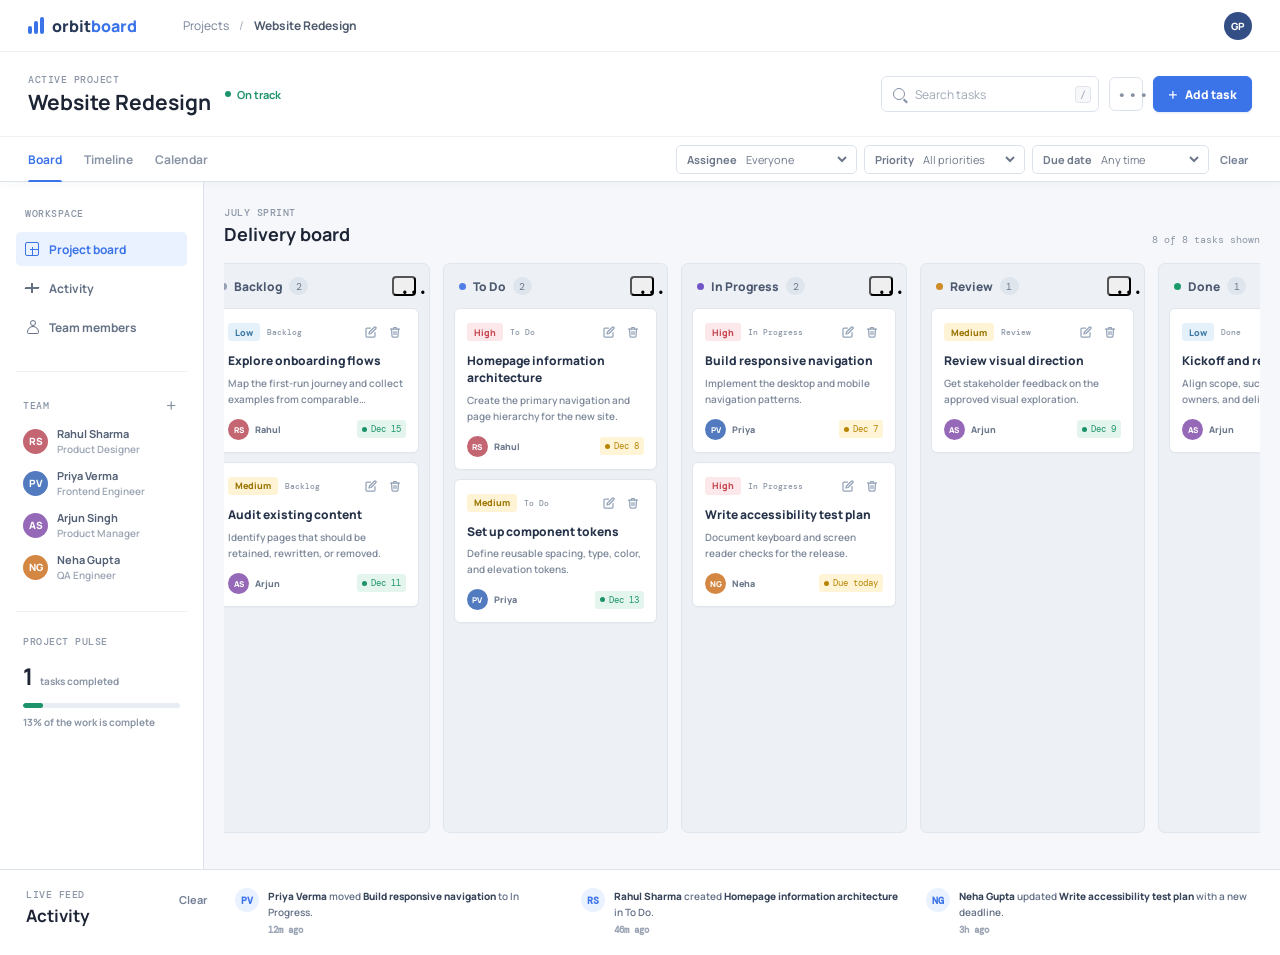
==== commit 3c00327d: "Update OrbitBoard feature/search-filter-responsive" ====
--- a/index.html
+++ b/index.html
@@ -215,6 +215,5 @@
     </template>
 
     <script type="module" src="./js/script.js"></script>
-    <script type="module" src="./js/components/task_card/render.js"></script>
   </body>
 </html>
--- a/css/task.css
+++ b/css/task.css
@@ -0,0 +1,101 @@
+/* Custom dialog transition animations and form validation error highlighting */
+
+dialog.task-dialog {
+  border: none;
+  box-shadow: 0 25px 50px -12px rgba(0, 0, 0, 0.25);
+  transition: all 0.3s ease-in-out;
+  opacity: 0;
+  transform: scale(0.95);
+}
+
+dialog.task-dialog[open] {
+  opacity: 1;
+  transform: scale(1);
+}
+
+dialog.task-dialog::backdrop {
+  background-color: rgba(15, 23, 42, 0.6);
+  backdrop-filter: blur(4px);
+  transition: backdrop-filter 0.3s ease;
+}
+
+/* Error message typography and styling */
+.error-msg {
+  color: #ef4444;
+  font-size: 0.75rem;
+  margin-top: 0.25rem;
+  display: block;
+  font-weight: 500;
+  animation: fadeInError 0.2s ease-in-out;
+}
+
+/* Input validation styles */
+.input-error {
+  border-color: #ef4444 !important;
+  background-color: #fef2f2 !important;
+}
+
+.input-error:focus {
+  outline: 2px solid #fca5a5 !important;
+}
+
+@keyframes fadeInError {
+  from {
+    opacity: 0;
+    transform: translateY(-4px);
+  }
+  to {
+    opacity: 1;
+    transform: translateY(0);
+  }
+}
+
+/* ==========================================
+   Card action buttons (Edit / Delete)
+   ========================================== */
+
+.card-actions {
+  display: flex;
+  align-items: center;
+  gap: 2px;
+  margin-left: auto;
+}
+
+.edit-task-btn,
+.delete-task-btn,
+.card-menu {
+  display: inline-flex;
+  align-items: center;
+  justify-content: center;
+  width: 22px;
+  height: 22px;
+  padding: 0;
+  border: none;
+  border-radius: 4px;
+  background: transparent;
+  cursor: pointer;
+  color: #94a3b8;
+  transition: background 0.15s ease, color 0.15s ease;
+  flex-shrink: 0;
+}
+
+/* Prevent SVG from stealing pointer events */
+.edit-task-btn svg,
+.delete-task-btn svg {
+  pointer-events: none;
+}
+
+.edit-task-btn:hover {
+  background: #e0f2fe;
+  color: #0369a1;
+}
+
+.delete-task-btn:hover {
+  background: #fee2e2;
+  color: #dc2626;
+}
+
+.card-menu:hover {
+  background: #f1f5f9;
+  color: #475569;
+}
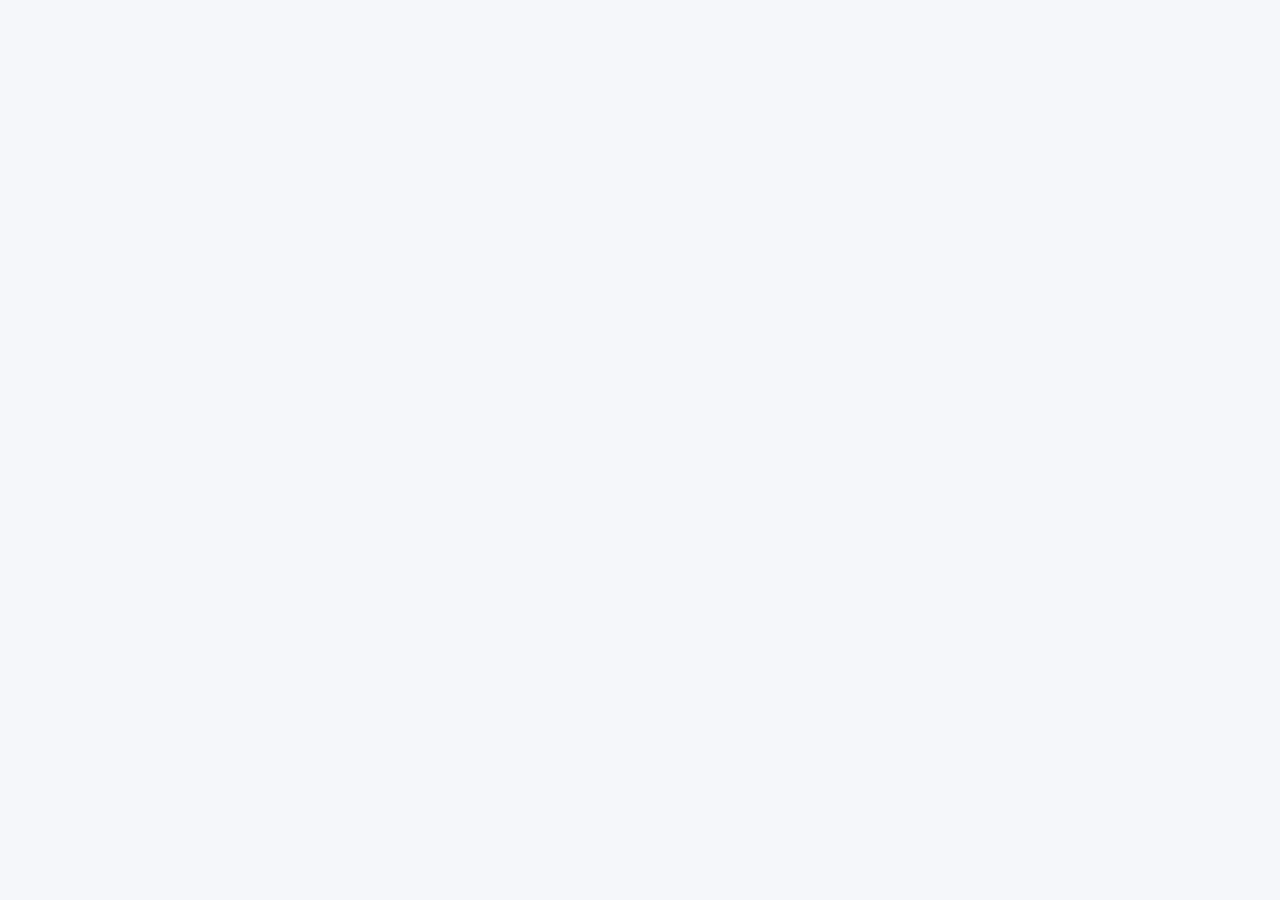
==== commit 1db56b3b: "pushed code" ====
--- a/index.html
+++ b/index.html
@@ -3,10 +3,7 @@
   <head>
     <meta charset="UTF-8" />
     <meta name="viewport" content="width=device-width, initial-scale=1.0" />
-    <meta
-      name="description"
-      content="A responsive Trello-style project management board."
-    />
+    <meta name="description" content="A responsive Trello-style project management board." />
     <title>Orbit Board | Product Launch</title>
     <link rel="preconnect" href="https://fonts.googleapis.com" />
     <link rel="preconnect" href="https://fonts.gstatic.com" crossorigin />
@@ -14,206 +11,15 @@
       href="https://fonts.googleapis.com/css2?family=DM+Mono:wght@400;500&family=Manrope:wght@400;500;600;700;800&display=swap"
       rel="stylesheet"
     />
-    <link rel="stylesheet" href="styles.css" />
+    <link rel="stylesheet" href="css/styles.css" />
     <link rel="stylesheet" href="css/task.css" />
   </head>
   <body>
-    <main class="app-shell">
-      <header class="board-header">
-        <div class="brand-row">
-          <a class="brand" href="#board" aria-label="Orbit Board home">
-            <span class="brand-mark" aria-hidden="true"><i></i><i></i><i></i></span>
-            <span>orbit<span>board</span></span>
-          </a>
-          <div class="project-crumb">
-            <span>Projects</span>
-            <span class="crumb-arrow" aria-hidden="true">/</span>
-            <strong>Website Redesign</strong>
-          </div>
-          <button class="header-avatar" type="button" aria-label="Open profile">GP</button>
-        </div>
+    <!-- index.html only links assets and gives layout.js a place to mount.
+         All markup (header, sidebar, board, dialog, card template) is
+         built in js/layout.js. -->
+    <div id="app"></div>
 
-        <div class="workspace-row">
-          <div class="project-title">
-            <div>
-              <p class="eyebrow">Active project</p>
-              <h1>Website Redesign</h1>
-            </div>
-            <span class="project-status"><i></i>On track</span>
-          </div>
-
-          <div class="header-actions">
-            <label class="search-control">
-              <span class="search-icon" aria-hidden="true"></span>
-              <input id="taskSearch" type="search" placeholder="Search tasks" />
-              <kbd>/</kbd>
-            </label>
-            <button class="icon-button more-button" type="button" aria-label="More project options">...</button>
-            <button class="add-task-button" id="openTaskModal" type="button">
-              <span aria-hidden="true">+</span> Add task
-            </button>
-          </div>
-        </div>
-
-        <div class="board-controls">
-          <nav class="view-tabs" aria-label="Project views">
-            <button class="view-tab active" type="button">Board</button>
-            <button class="view-tab" type="button">Timeline</button>
-            <button class="view-tab" type="button">Calendar</button>
-          </nav>
-          <div class="filter-controls">
-            <label class="select-control">
-              <span>Assignee</span>
-              <select id="assigneeFilter" aria-label="Filter by assignee">
-                <option value="all">Everyone</option>
-              </select>
-            </label>
-            <label class="select-control">
-              <span>Priority</span>
-              <select id="priorityFilter" aria-label="Filter by priority">
-                <option value="all">All priorities</option>
-                <option value="High">High</option>
-                <option value="Medium">Medium</option>
-                <option value="Low">Low</option>
-              </select>
-            </label>
-            <label class="select-control">
-              <span>Due date</span>
-              <select id="dueFilter" aria-label="Filter by due date">
-                <option value="all">Any time</option>
-                <option value="overdue">Overdue</option>
-                <option value="approaching">Approaching</option>
-                <option value="upcoming">Far away</option>
-              </select>
-            </label>
-            <button class="clear-filters" id="clearFilters" type="button">Clear</button>
-          </div>
-        </div>
-      </header>
-
-      <section class="board-layout">
-        <aside class="sidebar" aria-label="Project details">
-          <section class="sidebar-section project-nav">
-            <p class="section-kicker">Workspace</p>
-            <a class="sidebar-link active" href="#board"><span class="link-icon grid-icon" aria-hidden="true"></span>Project board</a>
-            <a class="sidebar-link" href="#activity"><span class="link-icon pulse-icon" aria-hidden="true"></span>Activity</a>
-            <a class="sidebar-link" href="#team"><span class="link-icon people-icon" aria-hidden="true"></span>Team members</a>
-          </section>
-
-          <section class="sidebar-section" id="team">
-            <div class="section-heading">
-              <p class="section-kicker">Team</p>
-              <button class="plain-icon-button" type="button" aria-label="Add team member">+</button>
-            </div>
-            <div class="team-list" id="teamList"></div>
-          </section>
-
-          <section class="sidebar-section activity-summary">
-            <p class="section-kicker">Project pulse</p>
-            <div class="pulse-value"><strong id="completedCount">0</strong><span>tasks completed</span></div>
-            <div class="pulse-track"><span id="progressBar"></span></div>
-            <p id="progressText">0% of the work is complete</p>
-          </section>
-        </aside>
-
-        <section class="board-content" id="board" aria-label="Website Redesign task board">
-          <div class="board-intro">
-            <div>
-              <p class="section-kicker">July sprint</p>
-              <h2>Delivery board</h2>
-            </div>
-            <p class="result-count" id="resultCount" aria-live="polite"></p>
-          </div>
-          <div class="board-scroll">
-            <div class="board-columns" id="boardColumns"></div>
-          </div>
-        </section>
-
-        <aside class="activity-panel" id="activity" aria-label="Recent project activity">
-          <div class="activity-heading">
-            <div>
-              <p class="section-kicker">Live feed</p>
-              <h2>Activity</h2>
-            </div>
-            <button class="plain-text-button" id="clearActivity" type="button">Clear</button>
-          </div>
-          <ol class="activity-list" id="activityList"></ol>
-        </aside>
-      </section>
-    </main>
-
-    <dialog class="task-dialog" id="taskDialog" aria-labelledby="dialogTitle">
-      <form id="taskForm" method="dialog">
-        <div class="dialog-heading">
-          <div>
-            <p class="section-kicker">New work item</p>
-            <h2 id="dialogTitle">Create task</h2>
-          </div>
-          <button class="icon-button close-button" id="closeTaskModal" type="button" aria-label="Close task form">x</button>
-        </div>
-        <div class="form-grid">
-          <label class="form-field form-field-wide">
-            <span>Task title</span>
-            <input id="taskTitle" name="title" required maxlength="70" placeholder="What needs to be done?" />
-          </label>
-          <label class="form-field form-field-wide">
-            <span>Short description</span>
-            <textarea id="taskDescription" name="description" rows="3" maxlength="180" placeholder="Add the important context"></textarea>
-          </label>
-          <label class="form-field">
-            <span>Assignee</span>
-            <select id="taskAssignee" name="assignee" required></select>
-          </label>
-          <label class="form-field">
-            <span>Due date</span>
-            <input id="taskDueDate" name="dueDate" type="date" required />
-          </label>
-          <label class="form-field">
-            <span>Priority</span>
-            <select id="taskPriority" name="priority">
-              <option value="High">High</option>
-              <option value="Medium" selected>Medium</option>
-              <option value="Low">Low</option>
-            </select>
-          </label>
-          <label class="form-field">
-            <span>Status</span>
-            <select id="taskStatus" name="status"></select>
-          </label>
-        </div>
-        <div class="dialog-actions">
-          <button class="secondary-button" id="cancelTask" type="button">Cancel</button>
-          <button class="add-task-button" id="submitTaskBtn" type="submit"><span aria-hidden="true">+</span>Create task</button>
-        </div>
-      </form>
-    </dialog>
-
-    <template id="taskCardTemplate">
-      <article class="task-card" draggable="true">
-        <div class="card-topline">
-          <span class="priority-badge"></span>
-          <span class="card-status"></span>
-          <div class="card-actions">
-            <button class="edit-task-btn" type="button" aria-label="Edit task" title="Edit task">
-              <svg xmlns="http://www.w3.org/2000/svg" width="12" height="12" viewBox="0 0 24 24" fill="none" stroke="currentColor" stroke-width="2.5" stroke-linecap="round" stroke-linejoin="round"><path d="M11 4H4a2 2 0 0 0-2 2v14a2 2 0 0 0 2 2h14a2 2 0 0 0 2-2v-7"/><path d="M18.5 2.5a2.121 2.121 0 0 1 3 3L12 15l-4 1 1-4 9.5-9.5z"/></svg>
-            </button>
-            <button class="delete-task-btn" type="button" aria-label="Delete task" title="Delete task">
-              <svg xmlns="http://www.w3.org/2000/svg" width="12" height="12" viewBox="0 0 24 24" fill="none" stroke="currentColor" stroke-width="2.5" stroke-linecap="round" stroke-linejoin="round"><polyline points="3 6 5 6 21 6"/><path d="M19 6l-1 14a2 2 0 0 1-2 2H8a2 2 0 0 1-2-2L5 6"/><path d="M10 11v6"/><path d="M14 11v6"/><path d="M9 6V4a1 1 0 0 1 1-1h4a1 1 0 0 1 1 1v2"/></svg>
-            </button>
-          </div>
-        </div>
-        <h3 class="task-card-title"></h3>
-        <p class="task-card-description"></p>
-        <div class="task-card-meta">
-          <div class="assignee-wrap">
-            <span class="member-avatar card-avatar"></span>
-            <span class="assignee-name"></span>
-          </div>
-          <span class="due-date"></span>
-        </div>
-      </article>
-    </template>
-
-    <script type="module" src="./js/script.js"></script>
+    <script type="module" src="./js/main.js"></script>
   </body>
-</html>+</html>
--- a/css/styles.css
+++ b/css/styles.css
@@ -0,0 +1,691 @@
+:root {
+  --ink: #1d2535;
+  --muted: #738097;
+  --line: #dde3eb;
+  --surface: #ffffff;
+  --canvas: #f5f7fa;
+  --navy: #263756;
+  --blue: #3b73e8;
+  --blue-light: #eaf1ff;
+  --green: #1c936a;
+  --green-bg: #e4f5ee;
+  --yellow: #b88400;
+  --yellow-bg: #fff4d5;
+  --red: #cf4e56;
+  --red-bg: #feecee;
+  --purple: #7256c9;
+  --font-sans: "Manrope", Arial, sans-serif;
+  --font-mono: "DM Mono", monospace;
+}
+
+* {
+  box-sizing: border-box;
+}
+
+html {
+  scroll-behavior: smooth;
+}
+
+body {
+  margin: 0;
+  color: var(--ink);
+  background: var(--canvas);
+  font-family: var(--font-sans);
+  font-size: 14px;
+}
+
+button,
+input,
+select,
+textarea {
+  font: inherit;
+}
+button,
+select {
+  cursor: pointer;
+}
+button:focus-visible,
+input:focus-visible,
+select:focus-visible,
+textarea:focus-visible,
+a:focus-visible {
+  outline: 3px solid rgba(59, 115, 232, 0.35);
+  outline-offset: 2px;
+}
+
+.app-shell {
+  min-width: 320px;
+}
+
+.board-header {
+  position: sticky;
+  top: 0;
+  z-index: 20;
+  background: rgba(255, 255, 255, 0.97);
+  border-bottom: 1px solid var(--line);
+  box-shadow: 0 2px 10px rgba(32, 45, 70, 0.035);
+}
+
+.brand-row,
+.workspace-row,
+.board-controls {
+  display: flex;
+  align-items: center;
+  padding-left: 28px;
+  padding-right: 28px;
+}
+
+.brand-row {
+  height: 52px;
+  border-bottom: 1px solid #edf0f4;
+}
+.brand {
+  display: inline-flex;
+  align-items: center;
+  gap: 8px;
+  color: #263756;
+  text-decoration: none;
+  font-size: 16px;
+  font-weight: 800;
+}
+.brand > span:last-child span {
+  color: var(--blue);
+}
+.brand-mark {
+  display: flex;
+  align-items: end;
+  gap: 2px;
+  height: 17px;
+}
+.brand-mark i {
+  display: block;
+  width: 4px;
+  border-radius: 3px;
+  background: var(--blue);
+}
+.brand-mark i:nth-child(1) { height: 8px; }
+.brand-mark i:nth-child(2) { height: 13px; }
+.brand-mark i:nth-child(3) { height: 17px; }
+.project-crumb {
+  display: flex;
+  align-items: center;
+  gap: 10px;
+  margin-left: 46px;
+  color: var(--muted);
+  font-size: 12px;
+}
+.project-crumb strong {
+  color: #4e5a6d;
+  font-weight: 700;
+}
+.crumb-arrow {
+  color: #a0a9b8;
+}
+.header-avatar,
+.member-avatar {
+  display: inline-grid;
+  place-items: center;
+  flex: 0 0 auto;
+  border: 0;
+  border-radius: 50%;
+  color: #fff;
+  font-size: 10px;
+  font-weight: 800;
+}
+.header-avatar {
+  width: 28px;
+  height: 28px;
+  margin-left: auto;
+  background: #334e85;
+}
+
+.workspace-row {
+  min-height: 84px;
+  justify-content: space-between;
+  gap: 24px;
+}
+.project-title,
+.header-actions,
+.board-controls,
+.filter-controls,
+.view-tabs {
+  display: flex;
+  align-items: center;
+}
+.project-title { gap: 14px; }
+.eyebrow,
+.section-kicker {
+  margin: 0;
+  color: #8a95a5;
+  font-family: var(--font-mono);
+  font-size: 10px;
+  font-weight: 500;
+  letter-spacing: 0.05em;
+  text-transform: uppercase;
+}
+h1, h2, h3, p { margin-top: 0; }
+h1 { margin: 3px 0 0; font-size: 21px; line-height: 1.25; }
+h2 { margin: 3px 0 0; font-size: 18px; }
+.project-status {
+  display: inline-flex;
+  align-items: center;
+  gap: 6px;
+  color: var(--green);
+  font-size: 11px;
+  font-weight: 700;
+}
+.project-status i {
+  width: 6px;
+  height: 6px;
+  border-radius: 50%;
+  background: var(--green);
+}
+.header-actions { justify-content: flex-end; gap: 10px; }
+.search-control {
+  position: relative;
+  display: flex;
+  align-items: center;
+  width: 218px;
+  height: 36px;
+}
+.search-control input {
+  width: 100%;
+  height: 100%;
+  padding: 0 31px 0 33px;
+  color: var(--ink);
+  border: 1px solid var(--line);
+  border-radius: 6px;
+  background: #fff;
+  outline: none;
+  font-size: 12px;
+}
+.search-control input::placeholder { color: #9da7b6; }
+.search-icon {
+  position: absolute;
+  z-index: 1;
+  left: 12px;
+  width: 12px;
+  height: 12px;
+  border: 1.7px solid #8190a4;
+  border-radius: 50%;
+  pointer-events: none;
+}
+.search-icon::after {
+  position: absolute;
+  right: -4px;
+  bottom: -3px;
+  width: 5px;
+  height: 1.7px;
+  background: #8190a4;
+  content: "";
+  transform: rotate(45deg);
+}
+kbd {
+  position: absolute;
+  right: 8px;
+  padding: 1px 4px;
+  color: #9ba5b3;
+  border: 1px solid #e1e5eb;
+  border-radius: 3px;
+  background: #f7f8fa;
+  font-family: var(--font-mono);
+  font-size: 10px;
+  pointer-events: none;
+}
+.icon-button,
+.plain-icon-button,
+.card-menu {
+  display: inline-grid;
+  place-items: center;
+  border: 0;
+  background: transparent;
+  color: #8590a0;
+}
+.icon-button {
+  width: 34px;
+  height: 34px;
+  border: 1px solid var(--line);
+  border-radius: 6px;
+  font-family: var(--font-mono);
+  font-size: 16px;
+}
+.more-button { padding-bottom: 7px; font-size: 18px; font-weight: 700; }
+.add-task-button {
+  display: inline-flex;
+  align-items: center;
+  justify-content: center;
+  gap: 7px;
+  min-height: 36px;
+  padding: 0 14px;
+  border: 1px solid var(--blue);
+  border-radius: 6px;
+  color: #fff;
+  background: var(--blue);
+  font-size: 12px;
+  font-weight: 800;
+  box-shadow: 0 1px 2px rgba(42, 93, 202, 0.15);
+}
+.add-task-button:hover { background: #2f66d5; }
+.add-task-button span { font-size: 17px; font-weight: 500; line-height: 1; }
+
+.board-controls {
+  min-height: 45px;
+  justify-content: space-between;
+  gap: 20px;
+  border-top: 1px solid #f0f2f5;
+}
+.view-tabs { align-self: stretch; gap: 22px; }
+.view-tab {
+  position: relative;
+  align-self: stretch;
+  padding: 0;
+  border: 0;
+  color: #8994a5;
+  background: transparent;
+  font-size: 12px;
+  font-weight: 700;
+}
+.view-tab.active { color: var(--blue); }
+.view-tab.active::after {
+  position: absolute;
+  right: 0; bottom: -1px; left: 0;
+  height: 2px;
+  border-radius: 2px 2px 0 0;
+  background: var(--blue);
+  content: "";
+}
+.filter-controls { gap: 7px; }
+.select-control {
+  display: flex;
+  align-items: center;
+  min-width: 0;
+  padding: 0 6px 0 10px;
+  border: 1px solid var(--line);
+  border-radius: 5px;
+  color: #6d7889;
+  background: #fff;
+  font-size: 11px;
+}
+.select-control span { padding-right: 5px; font-weight: 700; }
+.select-control select {
+  min-width: 72px;
+  height: 27px;
+  padding: 0 17px 0 0;
+  border: 0;
+  outline: none;
+  color: #6d7889;
+  background: transparent;
+  font-size: 11px;
+}
+.clear-filters,
+.plain-text-button {
+  padding: 4px;
+  border: 0;
+  color: #738096;
+  background: transparent;
+  font-size: 11px;
+  font-weight: 700;
+}
+.clear-filters:hover,
+.plain-text-button:hover { color: var(--blue); }
+
+.board-layout {
+  display: grid;
+  grid-template-columns: 218px minmax(0, 1fr) 263px;
+  min-height: calc(100vh - 181px);
+}
+.sidebar, .activity-panel { background: #fff; }
+.sidebar { padding: 25px 16px; border-right: 1px solid var(--line); }
+.sidebar-section + .sidebar-section {
+  margin-top: 27px;
+  padding-top: 23px;
+  border-top: 1px solid #edf0f4;
+}
+.project-nav { display: grid; gap: 5px; }
+.project-nav .section-kicker { margin: 0 9px 7px; }
+.sidebar-link {
+  display: flex;
+  align-items: center;
+  gap: 10px;
+  height: 34px;
+  padding: 0 9px;
+  border-radius: 5px;
+  color: #647185;
+  text-decoration: none;
+  font-size: 12px;
+  font-weight: 700;
+}
+.sidebar-link:hover { background: #f4f7fb; }
+.sidebar-link.active { color: var(--blue); background: var(--blue-light); }
+.link-icon { position: relative; width: 14px; height: 14px; color: currentColor; }
+.grid-icon {
+  border: 1.5px solid currentColor;
+  border-radius: 2px;
+  background:
+    linear-gradient(currentColor, currentColor) 50% 4px/1px 10px no-repeat,
+    linear-gradient(currentColor, currentColor) 4px 50%/10px 1px no-repeat;
+}
+.pulse-icon::before {
+  position: absolute; top: 6px; left: 0;
+  width: 14px; height: 2px;
+  background: currentColor;
+  content: "";
+  transform: skewX(-32deg);
+}
+.pulse-icon::after {
+  position: absolute; top: 2px; left: 6px;
+  width: 2px; height: 10px;
+  background: currentColor;
+  content: "";
+}
+.people-icon::before, .people-icon::after {
+  position: absolute;
+  border: 1.3px solid currentColor;
+  border-radius: 50%;
+  content: "";
+}
+.people-icon::before { top: 0; left: 5px; width: 4px; height: 4px; }
+.people-icon::after { bottom: 0; left: 2px; width: 10px; height: 6px; border-radius: 7px 7px 2px 2px; }
+.section-heading {
+  display: flex;
+  align-items: center;
+  justify-content: space-between;
+  padding: 0 7px 9px;
+}
+.plain-icon-button { width: 20px; height: 20px; font-size: 18px; line-height: 1; }
+.team-list { display: grid; gap: 8px; }
+.team-person { display: flex; align-items: center; gap: 9px; padding: 2px 7px; }
+.member-avatar { width: 25px; height: 25px; }
+.team-person span:last-child {
+  min-width: 0;
+  overflow: hidden;
+  color: #536075;
+  font-size: 11px;
+  font-weight: 700;
+  text-overflow: ellipsis;
+  white-space: nowrap;
+}
+.team-person small {
+  display: block;
+  margin-top: 1px;
+  color: #9ba5b3;
+  font-size: 10px;
+  font-weight: 600;
+}
+.activity-summary { padding: 2px 7px 0; }
+.pulse-value { display: flex; align-items: baseline; gap: 7px; margin-top: 12px; }
+.pulse-value strong { color: var(--ink); font-size: 23px; }
+.pulse-value span,
+.activity-summary > p:last-child { color: #8a95a5; font-size: 10px; font-weight: 700; }
+.pulse-track {
+  height: 5px;
+  margin-top: 11px;
+  overflow: hidden;
+  border-radius: 10px;
+  background: #e8edf4;
+}
+.pulse-track span {
+  display: block;
+  width: 0;
+  height: 100%;
+  border-radius: inherit;
+  background: var(--green);
+  transition: width 0.25s ease;
+}
+.activity-summary > p:last-child { margin: 7px 0 0; }
+
+.board-content { min-width: 0; padding: 24px 20px 28px; overflow: hidden; }
+.board-intro {
+  display: flex;
+  align-items: end;
+  justify-content: space-between;
+  margin-bottom: 17px;
+}
+.board-intro h2 { font-size: 18px; }
+.result-count { margin: 0; color: #8a95a5; font-family: var(--font-mono); font-size: 10px; }
+.board-scroll { width: 100%; overflow-x: auto; padding-bottom: 8px; scrollbar-color: #c8d0db transparent; }
+.board-columns {
+  display: grid;
+  grid-template-columns: repeat(5, minmax(220px, 1fr));
+  gap: 13px;
+  min-width: 1180px;
+}
+.board-column {
+  min-height: 570px;
+  padding: 11px 10px;
+  border: 1px solid #e0e6ee;
+  border-radius: 7px;
+  background: #edf1f5;
+  transition: background 0.15s ease, border-color 0.15s ease;
+}
+.board-column.is-drop-target { border-color: #76a0f0; background: #e7efff; }
+.column-heading {
+  display: flex;
+  align-items: center;
+  justify-content: space-between;
+  padding: 1px 3px 12px 5px;
+}
+.column-label { display: flex; align-items: center; gap: 7px; }
+.column-dot { width: 7px; height: 7px; border-radius: 50%; }
+.column-heading h3 { margin: 0; color: #4b5870; font-size: 12px; font-weight: 800; }
+.task-count {
+  display: inline-grid;
+  place-items: center;
+  min-width: 19px;
+  height: 18px;
+  padding: 0 5px;
+  border-radius: 9px;
+  color: #6c788c;
+  background: #dfe5ec;
+  font-family: var(--font-mono);
+  font-size: 10px;
+}
+.column-menu {
+  width: 24px;
+  height: 20px;
+  padding-bottom: 7px;
+  border-radius: 4px;
+  font-family: var(--font-mono);
+  font-size: 15px;
+  font-weight: 700;
+}
+.column-menu:hover,
+.card-menu:hover { color: var(--ink); background: rgba(255, 255, 255, 0.75); }
+.task-list { display: grid; align-content: start; gap: 9px; min-height: 470px; }
+.empty-column {
+  padding: 17px 10px;
+  border: 1px dashed #cdd5e0;
+  border-radius: 6px;
+  color: #9aa4b3;
+  text-align: center;
+  font-size: 11px;
+  font-weight: 700;
+}
+.task-card {
+  padding: 12px;
+  border: 1px solid #e1e6ed;
+  border-radius: 6px;
+  background: var(--surface);
+  box-shadow: 0 1px 1px rgba(28, 41, 64, 0.025);
+  cursor: grab;
+  transition: box-shadow 0.15s ease, transform 0.15s ease, opacity 0.15s ease;
+}
+.task-card:hover { box-shadow: 0 4px 14px rgba(42, 55, 79, 0.09); transform: translateY(-1px); }
+.task-card:active { cursor: grabbing; }
+.task-card.is-dragging { opacity: 0.35; }
+.card-topline { display: flex; align-items: center; min-height: 16px; }
+.priority-badge {
+  display: inline-flex;
+  align-items: center;
+  height: 18px;
+  padding: 0 7px;
+  border-radius: 3px;
+  font-size: 9px;
+  font-weight: 800;
+}
+.priority-badge.high { color: #c64750; background: #fce8ea; }
+.priority-badge.medium { color: #9b7500; background: #fff3d6; }
+.priority-badge.low { color: #3976a4; background: #e5f1fa; }
+.card-status {
+  margin-left: 7px;
+  overflow: hidden;
+  color: #8a95a5;
+  font-family: var(--font-mono);
+  font-size: 8px;
+  font-weight: 500;
+  text-overflow: ellipsis;
+  white-space: nowrap;
+}
+.card-menu { width: 20px; height: 18px; padding-bottom: 7px; font-size: 14px; }
+.task-card-title { margin: 10px 0 5px; color: #26334a; font-size: 12px; font-weight: 800; line-height: 1.4; }
+.task-card-description {
+  display: -webkit-box;
+  min-height: 32px;
+  margin: 0;
+  overflow: hidden;
+  color: #7d899a;
+  font-size: 10px;
+  font-weight: 600;
+  line-height: 1.6;
+  -webkit-box-orient: vertical;
+  -webkit-line-clamp: 2;
+}
+.task-card-meta {
+  display: flex;
+  align-items: center;
+  justify-content: space-between;
+  gap: 6px;
+  margin-top: 12px;
+}
+.assignee-wrap { display: flex; align-items: center; min-width: 0; gap: 6px; }
+.card-avatar { width: 21px; height: 21px; font-size: 8px; }
+.assignee-name {
+  overflow: hidden;
+  color: #69768a;
+  font-size: 9px;
+  font-weight: 800;
+  text-overflow: ellipsis;
+  white-space: nowrap;
+}
+.due-date {
+  display: inline-flex;
+  align-items: center;
+  gap: 4px;
+  padding: 3px 5px;
+  border-radius: 3px;
+  font-family: var(--font-mono);
+  font-size: 9px;
+  white-space: nowrap;
+}
+.due-date::before { width: 5px; height: 5px; border-radius: 50%; background: currentColor; content: ""; }
+.due-date.upcoming { color: var(--green); background: var(--green-bg); }
+.due-date.approaching { color: var(--yellow); background: var(--yellow-bg); }
+.due-date.overdue { color: var(--red); background: var(--red-bg); }
+
+.activity-panel { padding: 24px 18px; border-left: 1px solid var(--line); }
+.activity-heading { display: flex; align-items: start; justify-content: space-between; }
+.activity-heading h2 { font-size: 17px; }
+.activity-list { display: grid; gap: 18px; margin: 20px 0 0; padding: 0; list-style: none; }
+.activity-item { display: grid; grid-template-columns: 24px 1fr; gap: 9px; }
+.activity-icon {
+  display: grid;
+  place-items: center;
+  width: 24px;
+  height: 24px;
+  border-radius: 50%;
+  color: var(--blue);
+  background: var(--blue-light);
+  font-family: var(--font-mono);
+  font-size: 10px;
+  font-weight: 800;
+}
+.activity-copy { margin: 0; color: #637086; font-size: 10px; font-weight: 600; line-height: 1.6; }
+.activity-copy strong { color: #37445a; font-weight: 800; }
+.activity-time { display: block; margin-top: 3px; color: #9aa4b4; font-family: var(--font-mono); font-size: 9px; }
+.empty-activity { margin: 28px 0; color: #98a2b1; font-size: 11px; text-align: center; }
+
+.task-dialog form { padding: 24px; }
+.dialog-heading { display: flex; align-items: start; justify-content: space-between; }
+.dialog-heading h2 { margin-top: 4px; }
+.close-button { width: 28px; height: 28px; font-size: 16px; }
+.form-grid { display: grid; grid-template-columns: 1fr 1fr; gap: 15px; margin-top: 22px; }
+.form-field { display: grid; gap: 6px; color: #5e6b7e; font-size: 11px; font-weight: 800; }
+.form-field-wide { grid-column: 1 / -1; }
+.form-field input, .form-field select, .form-field textarea {
+  width: 100%;
+  padding: 9px 10px;
+  border: 1px solid #dce2ea;
+  border-radius: 5px;
+  color: var(--ink);
+  background: #fff;
+  outline: none;
+  font-size: 12px;
+  font-weight: 600;
+}
+.form-field textarea { resize: vertical; }
+.dialog-actions { display: flex; justify-content: end; gap: 9px; margin-top: 23px; }
+.secondary-button {
+  min-height: 36px;
+  padding: 0 14px;
+  border: 1px solid var(--line);
+  border-radius: 6px;
+  color: #657286;
+  background: #fff;
+  font-size: 12px;
+  font-weight: 800;
+}
+
+@media (max-width: 1320px) {
+  .board-layout { grid-template-columns: 204px minmax(0, 1fr); }
+  .activity-panel {
+    grid-column: 1 / -1;
+    display: grid;
+    grid-template-columns: 185px 1fr;
+    gap: 24px;
+    padding: 18px 26px;
+    border-top: 1px solid var(--line);
+    border-left: 0;
+  }
+  .activity-list { grid-template-columns: repeat(3, minmax(0, 1fr)); margin: 0; }
+}
+
+@media (max-width: 930px) {
+  .brand-row, .workspace-row, .board-controls { padding-right: 20px; padding-left: 20px; }
+  .project-crumb { margin-left: 26px; }
+  .workspace-row { min-height: 76px; }
+  .search-control { width: 185px; }
+  .board-layout { grid-template-columns: 1fr; }
+  .sidebar { display: none; }
+  .board-content { padding: 22px 20px; }
+  .activity-panel { grid-column: auto; grid-template-columns: 150px 1fr; }
+}
+
+@media (max-width: 660px) {
+  .brand-row { height: 44px; }
+  .project-crumb { display: none; }
+  .workspace-row { align-items: start; min-height: auto; padding-top: 15px; padding-bottom: 14px; }
+  h1 { font-size: 18px; }
+  .project-status { display: none; }
+  .search-control { width: 36px; }
+  .search-control input { position: absolute; right: 0; width: 36px; padding: 0; opacity: 0; }
+  .search-control:focus-within input { width: 180px; padding: 0 30px 0 31px; opacity: 1; }
+  .search-control:focus-within { width: 180px; }
+  .search-icon { z-index: 2; }
+  kbd, .more-button { display: none; }
+  .header-actions .add-task-button { min-width: 36px; padding: 0 10px; font-size: 0; }
+  .header-actions .add-task-button span { margin: 0; font-size: 20px; }
+  .board-controls { display: block; min-height: 74px; padding: 0; }
+  .view-tabs { height: 35px; padding: 0 20px; gap: 24px; }
+  .filter-controls { height: 39px; padding: 3px 20px 7px; overflow-x: auto; border-top: 1px solid #f1f3f5; }
+  .select-control { flex: 0 0 auto; }
+  .board-content { padding: 18px 0 20px; }
+  .board-intro { padding: 0 20px; }
+  .board-scroll { padding-right: 20px; padding-left: 20px; }
+  .board-columns { grid-template-columns: repeat(5, 238px); min-width: 1242px; }
+  .board-column { min-height: 520px; }
+  .activity-panel { display: block; padding: 20px; }
+  .activity-list { grid-template-columns: 1fr; margin-top: 18px; }
+  .activity-item { grid-template-columns: 24px minmax(0, 1fr); }
+  .form-grid { grid-template-columns: 1fr; }
+  .form-field-wide { grid-column: auto; }
+}
--- a/css/task.css
+++ b/css/task.css
@@ -1,18 +1,18 @@
-/* Custom dialog transition animations and form validation error highlighting */
-
+/* Dialog transition animations and form validation error highlighting */
 dialog.task-dialog {
+  width: min(575px, calc(100vw - 28px));
+  padding: 0;
   border: none;
+  border-radius: 8px;
   box-shadow: 0 25px 50px -12px rgba(0, 0, 0, 0.25);
   transition: all 0.3s ease-in-out;
   opacity: 0;
   transform: scale(0.95);
 }
-
 dialog.task-dialog[open] {
   opacity: 1;
   transform: scale(1);
 }
-
 dialog.task-dialog::backdrop {
   background-color: rgba(15, 23, 42, 0.6);
   backdrop-filter: blur(4px);
@@ -21,81 +21,55 @@
 
 /* Error message typography and styling */
 .error-msg {
+  display: block;
+  margin-top: 0.25rem;
   color: #ef4444;
   font-size: 0.75rem;
-  margin-top: 0.25rem;
-  display: block;
   font-weight: 500;
   animation: fadeInError 0.2s ease-in-out;
 }
-
-/* Input validation styles */
 .input-error {
   border-color: #ef4444 !important;
   background-color: #fef2f2 !important;
 }
-
 .input-error:focus {
   outline: 2px solid #fca5a5 !important;
 }
-
 @keyframes fadeInError {
-  from {
-    opacity: 0;
-    transform: translateY(-4px);
-  }
-  to {
-    opacity: 1;
-    transform: translateY(0);
-  }
+  from { opacity: 0; transform: translateY(-4px); }
+  to { opacity: 1; transform: translateY(0); }
 }
 
 /* ==========================================
    Card action buttons (Edit / Delete)
    ========================================== */
-
 .card-actions {
   display: flex;
   align-items: center;
   gap: 2px;
   margin-left: auto;
 }
-
 .edit-task-btn,
 .delete-task-btn,
 .card-menu {
   display: inline-flex;
   align-items: center;
   justify-content: center;
+  flex-shrink: 0;
   width: 22px;
   height: 22px;
   padding: 0;
   border: none;
   border-radius: 4px;
   background: transparent;
+  color: #94a3b8;
   cursor: pointer;
-  color: #94a3b8;
   transition: background 0.15s ease, color 0.15s ease;
-  flex-shrink: 0;
 }
-
-/* Prevent SVG from stealing pointer events */
 .edit-task-btn svg,
 .delete-task-btn svg {
   pointer-events: none;
 }
-
-.edit-task-btn:hover {
-  background: #e0f2fe;
-  color: #0369a1;
-}
-
-.delete-task-btn:hover {
-  background: #fee2e2;
-  color: #dc2626;
-}
-
-.card-menu:hover {
-  background: #f1f5f9;
-  color: #475569;
-}
+.edit-task-btn:hover { background: #e0f2fe; color: #0369a1; }
+.delete-task-btn:hover { background: #fee2e2; color: #dc2626; }
+.card-menu:hover { background: #f1f5f9; color: #475569; }
